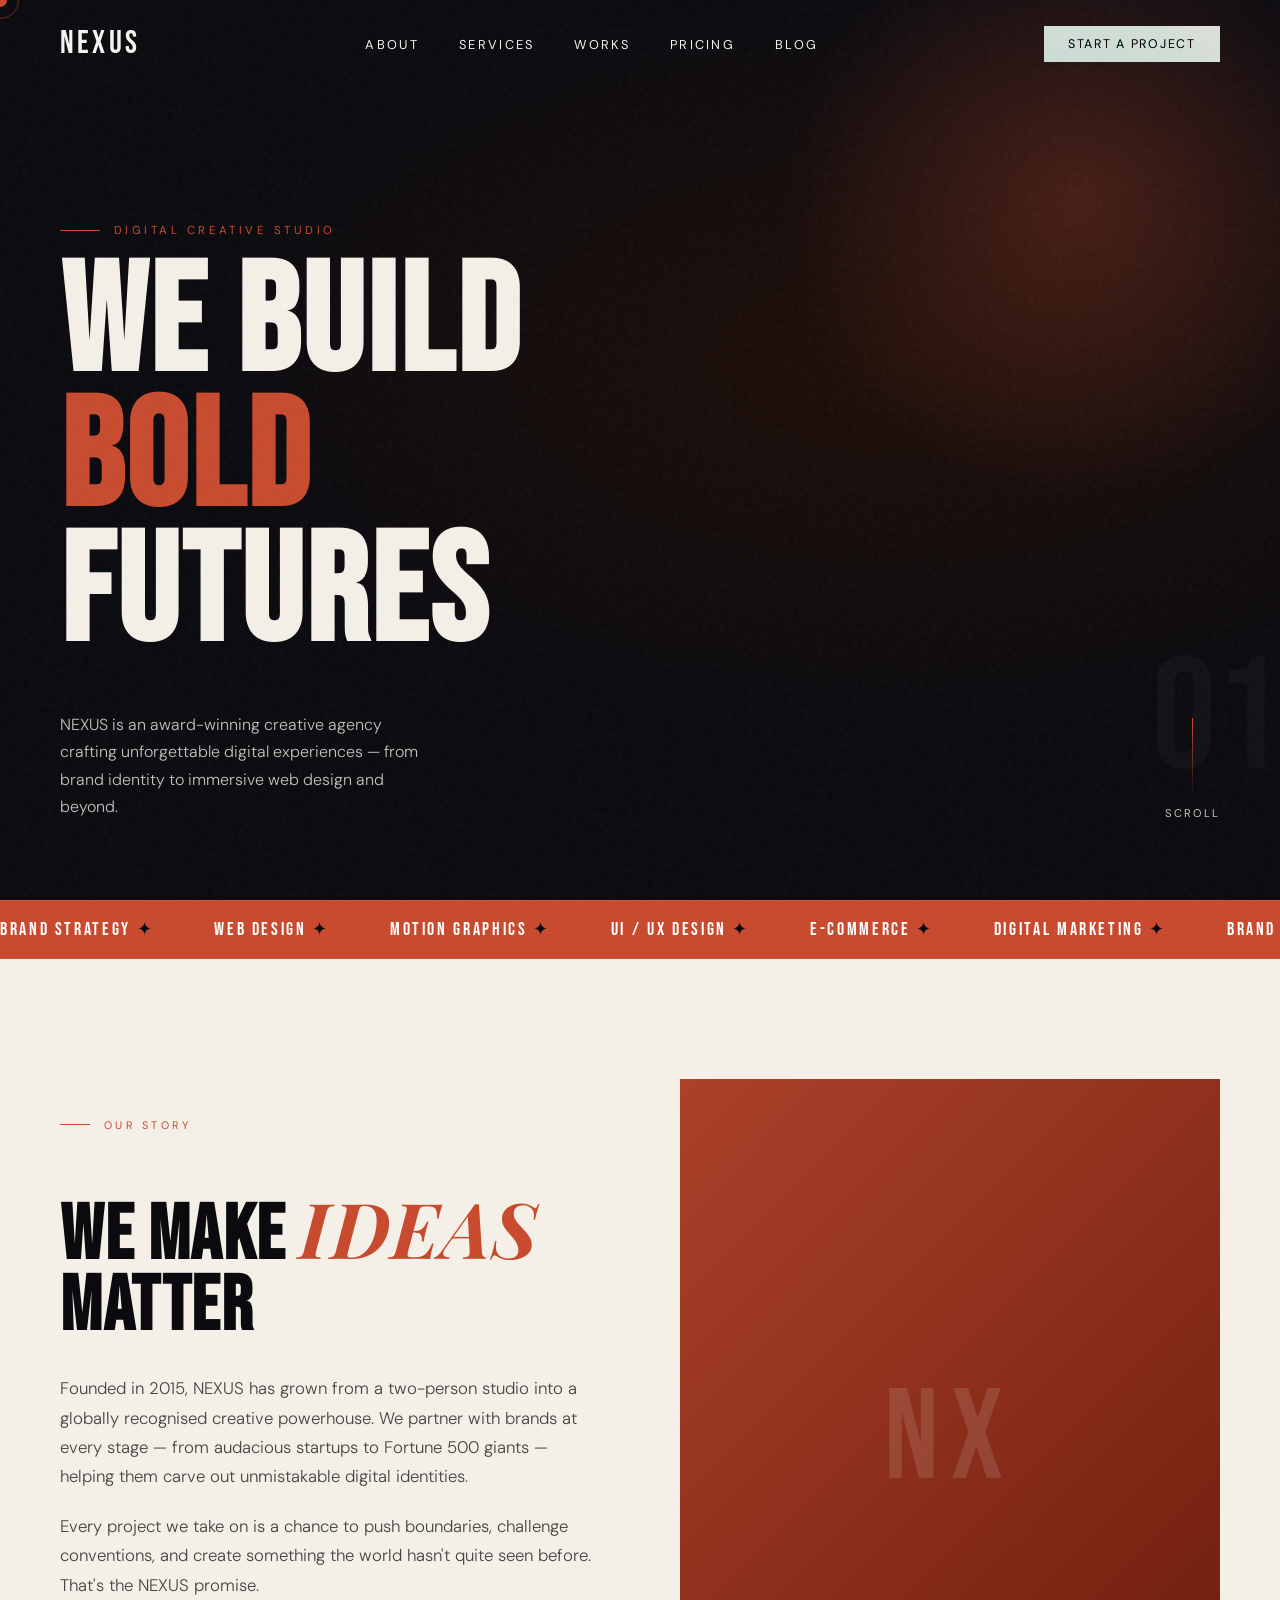
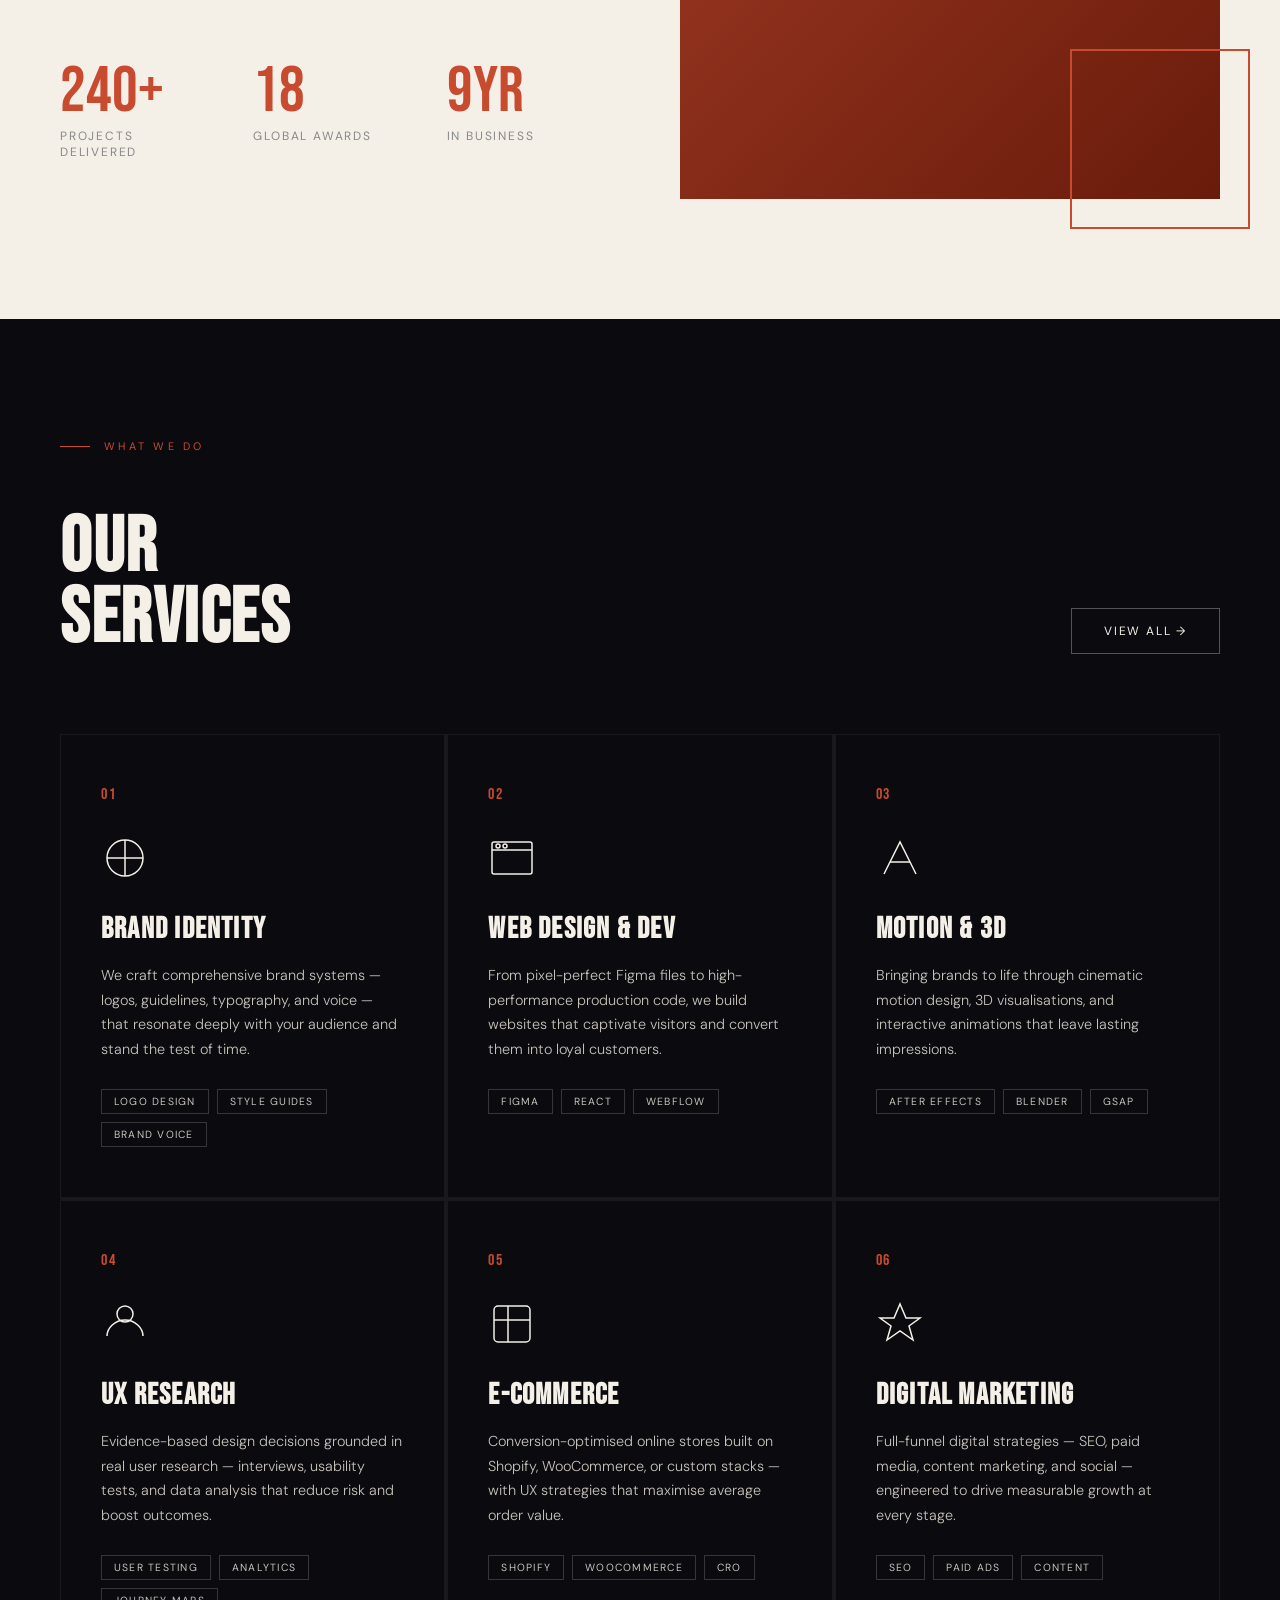
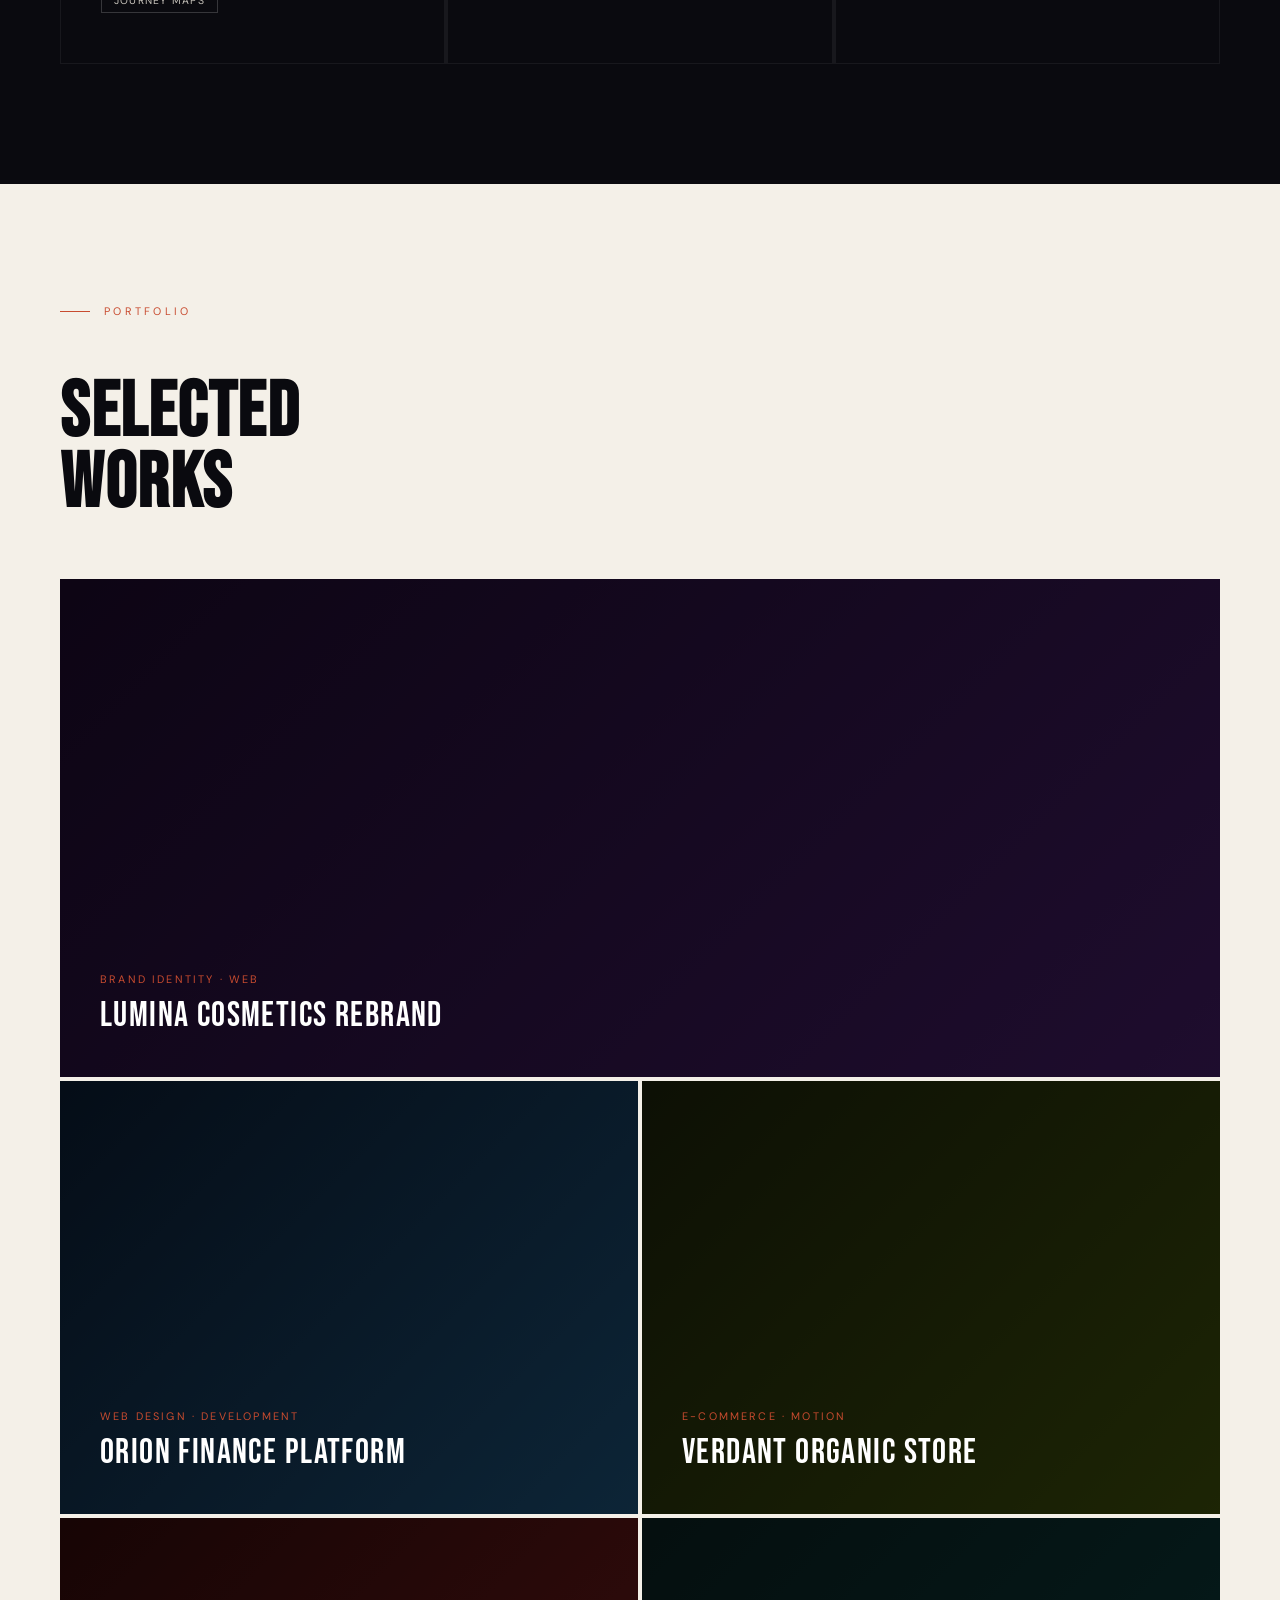
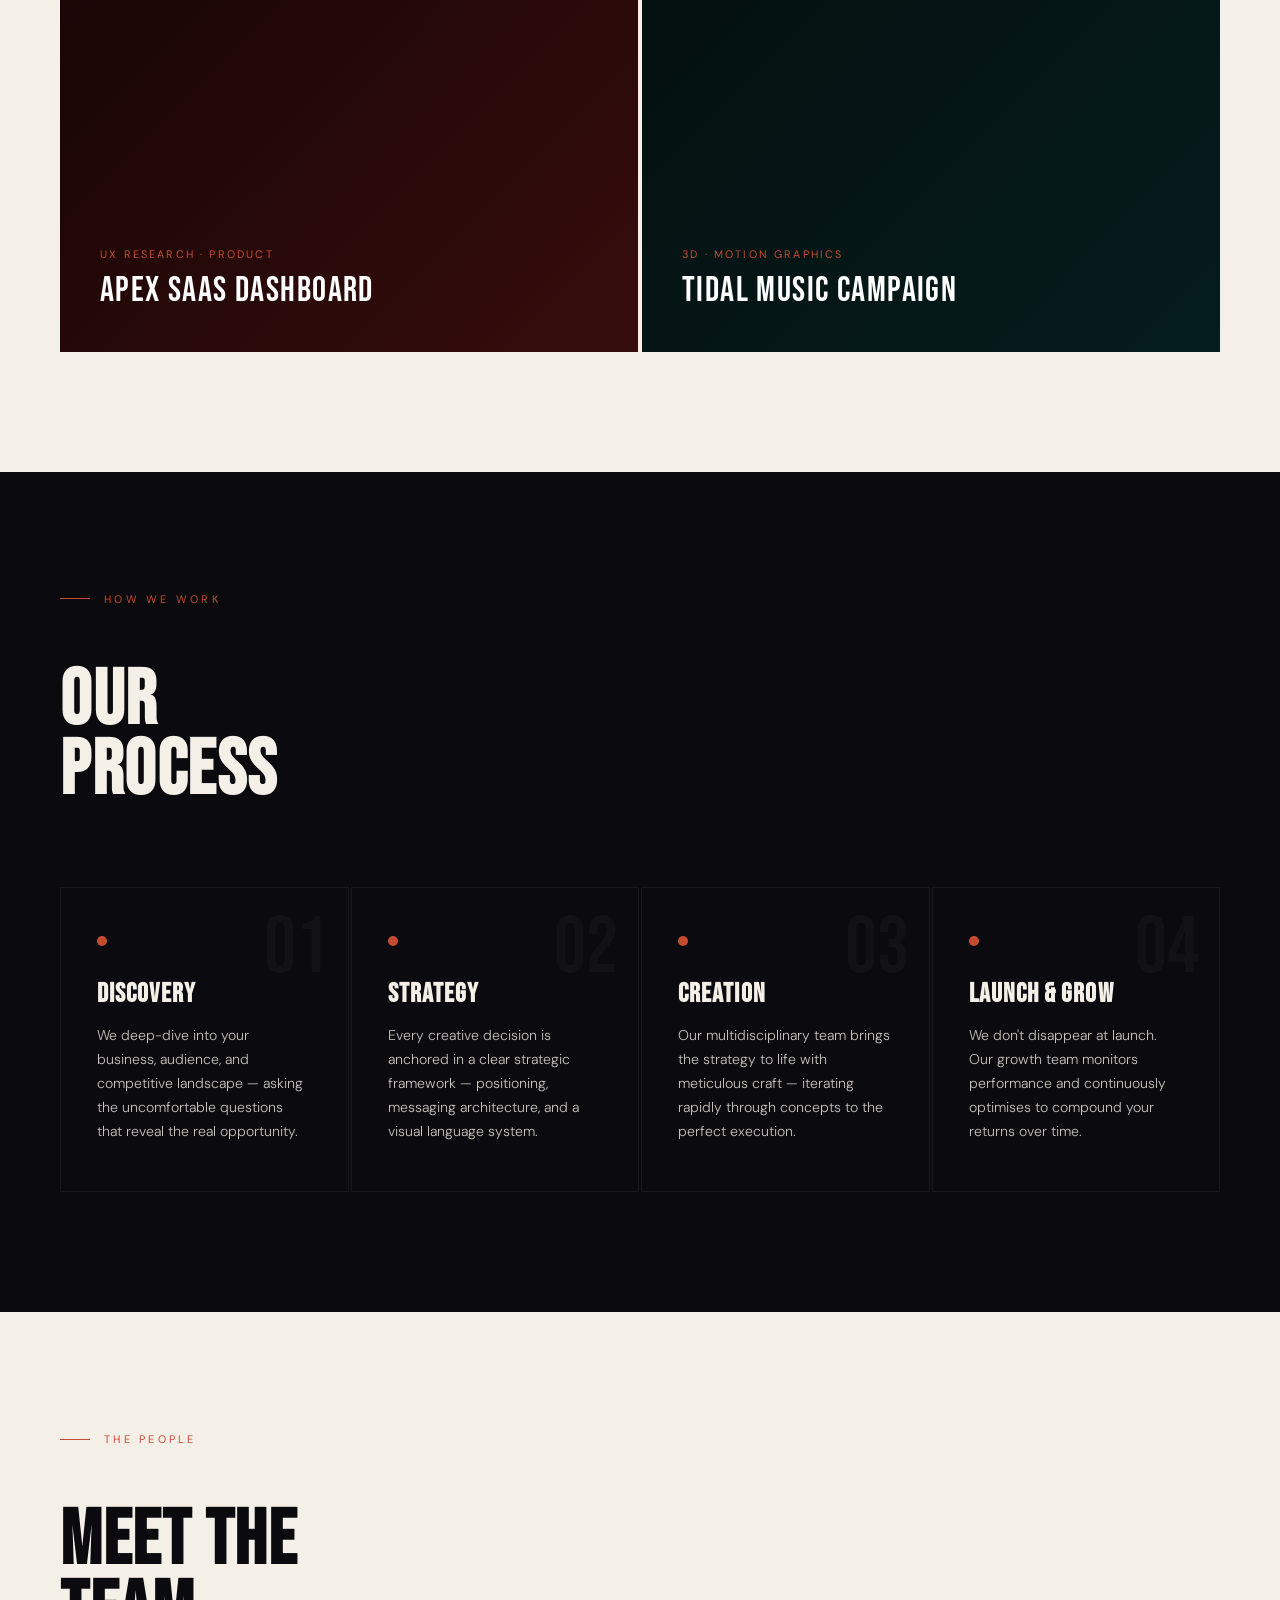
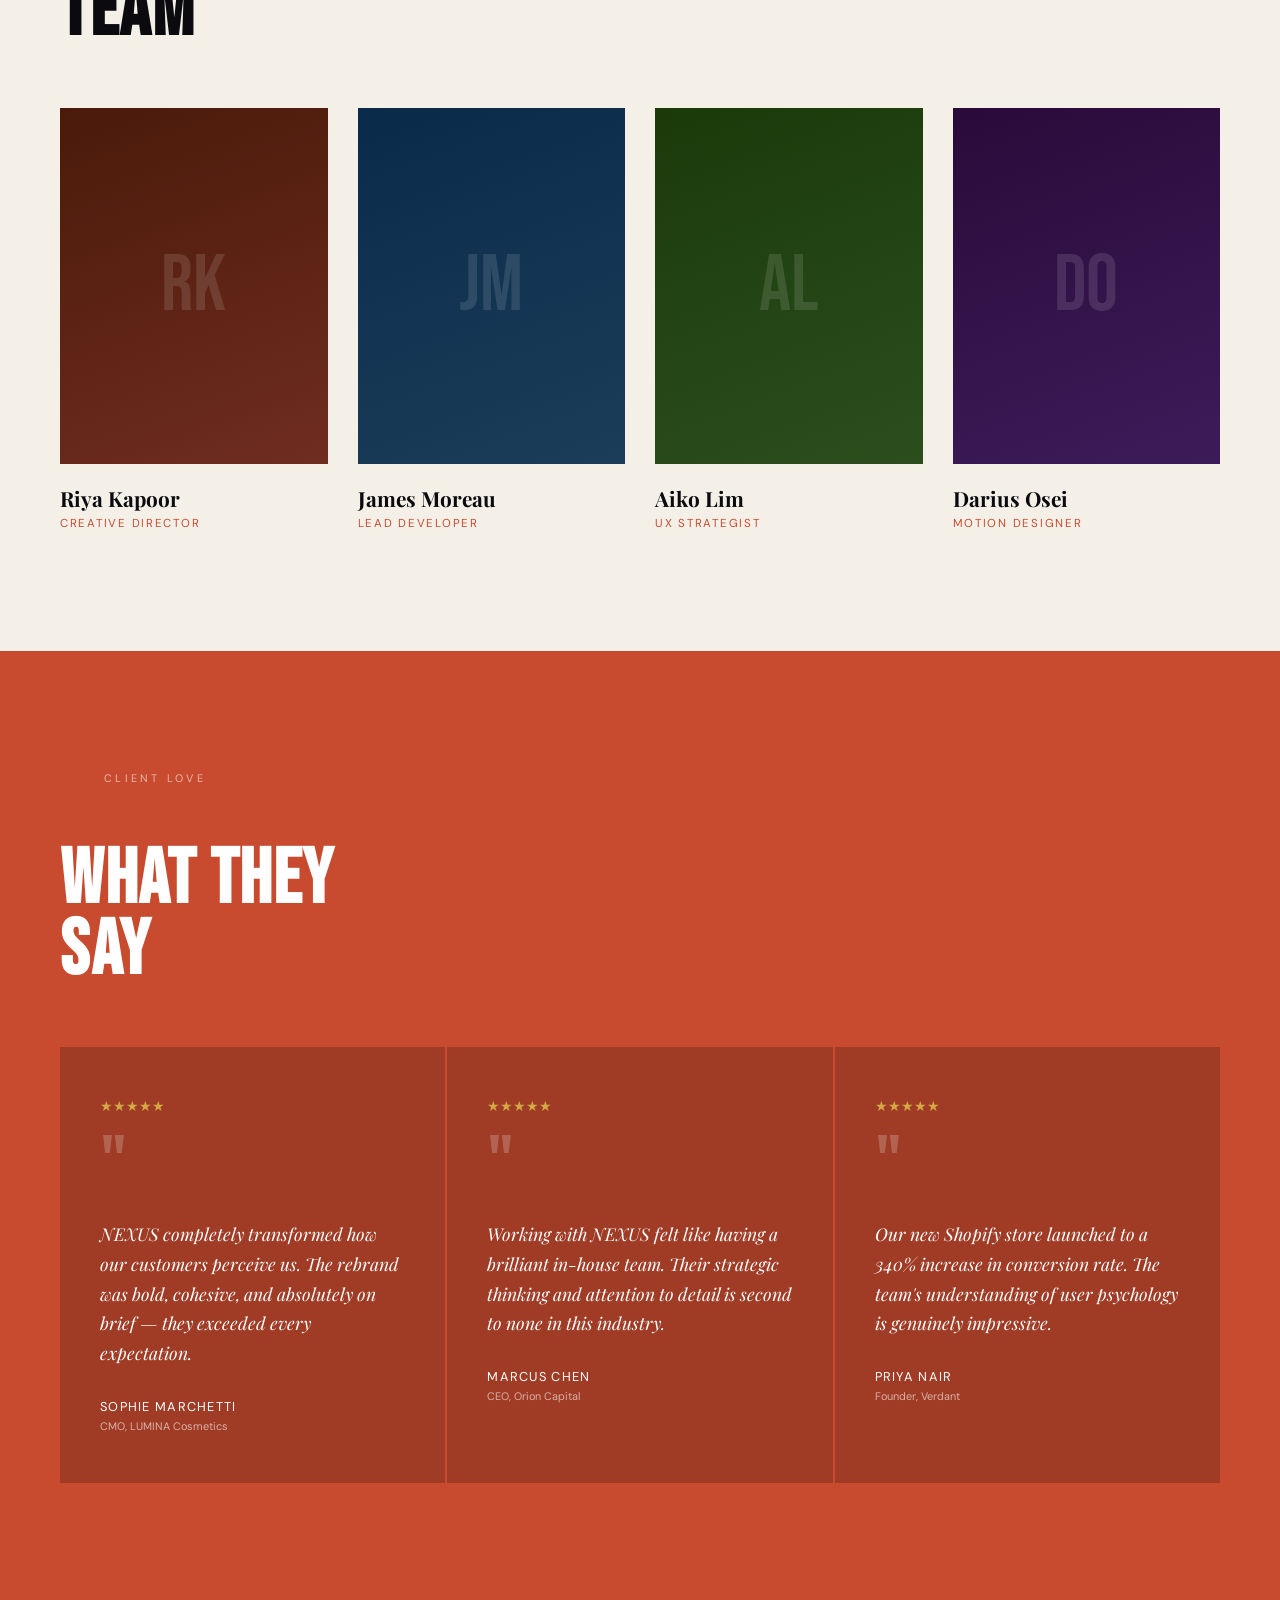
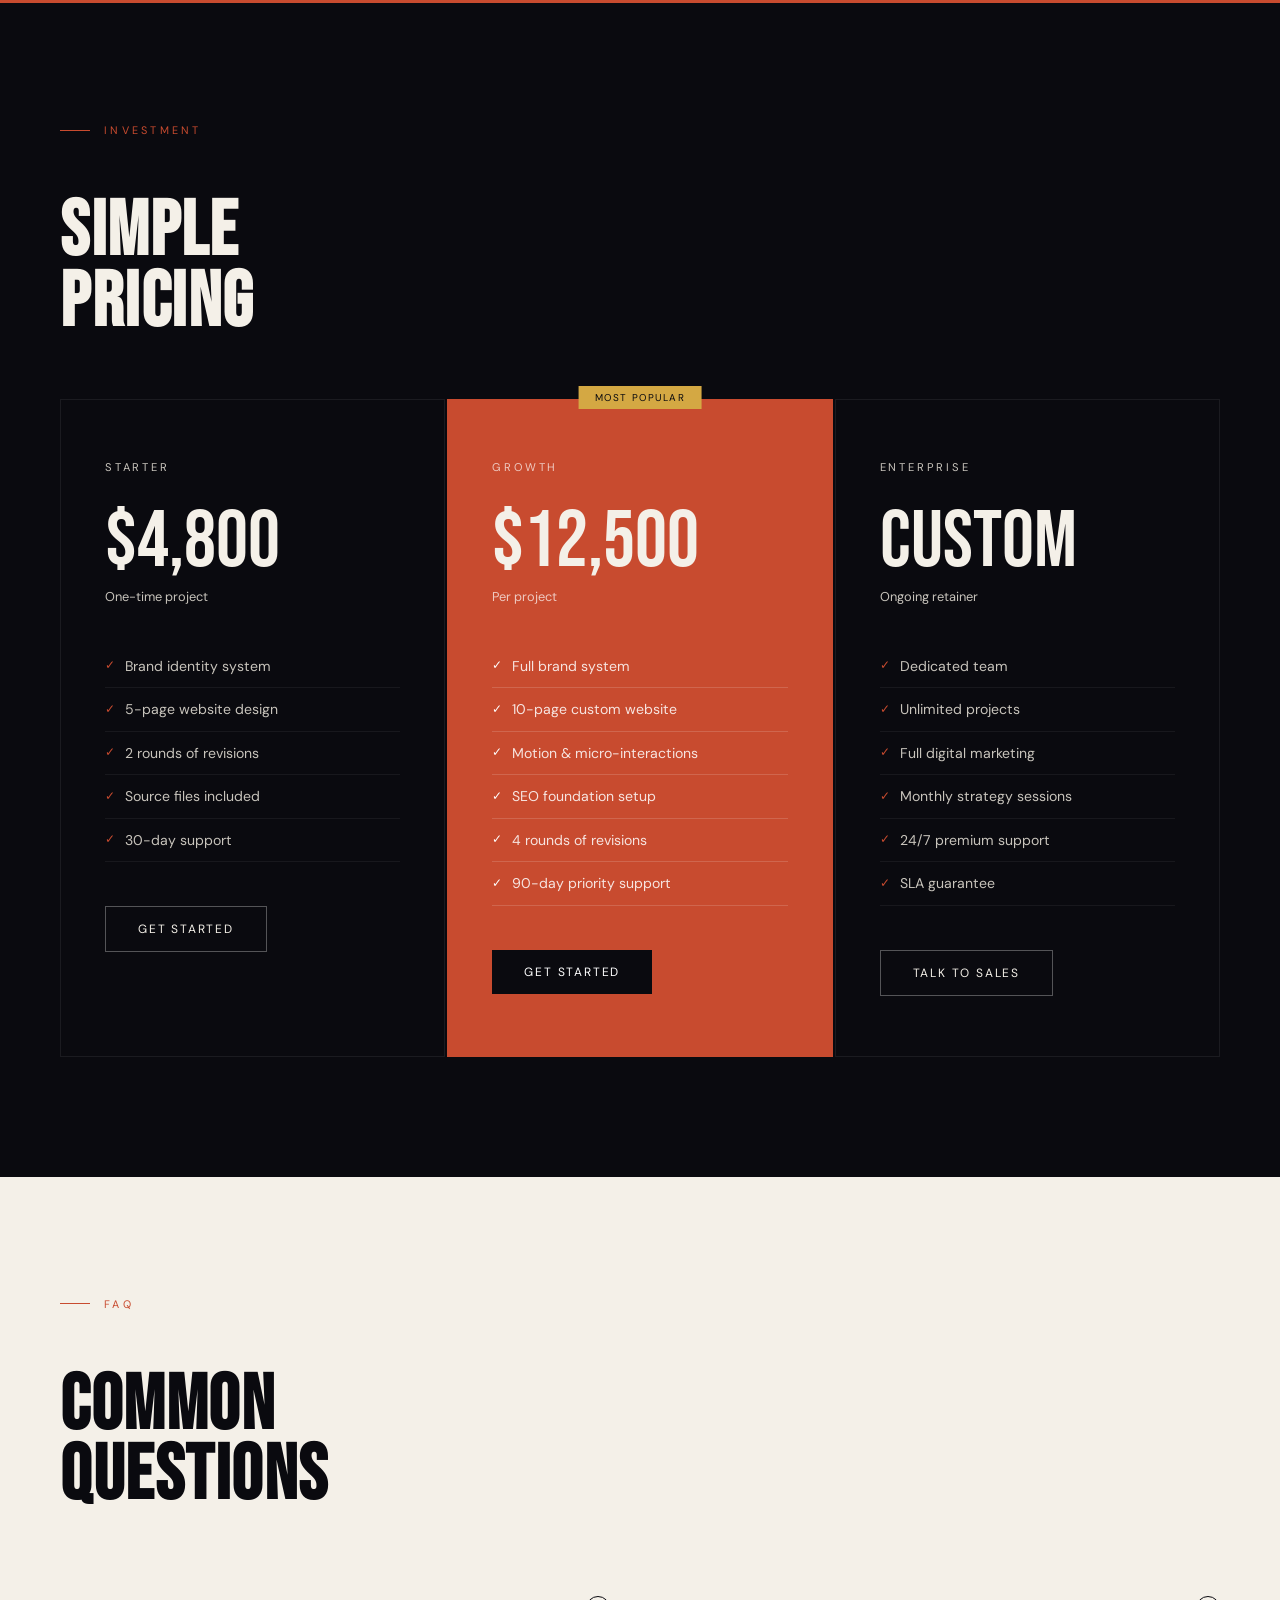
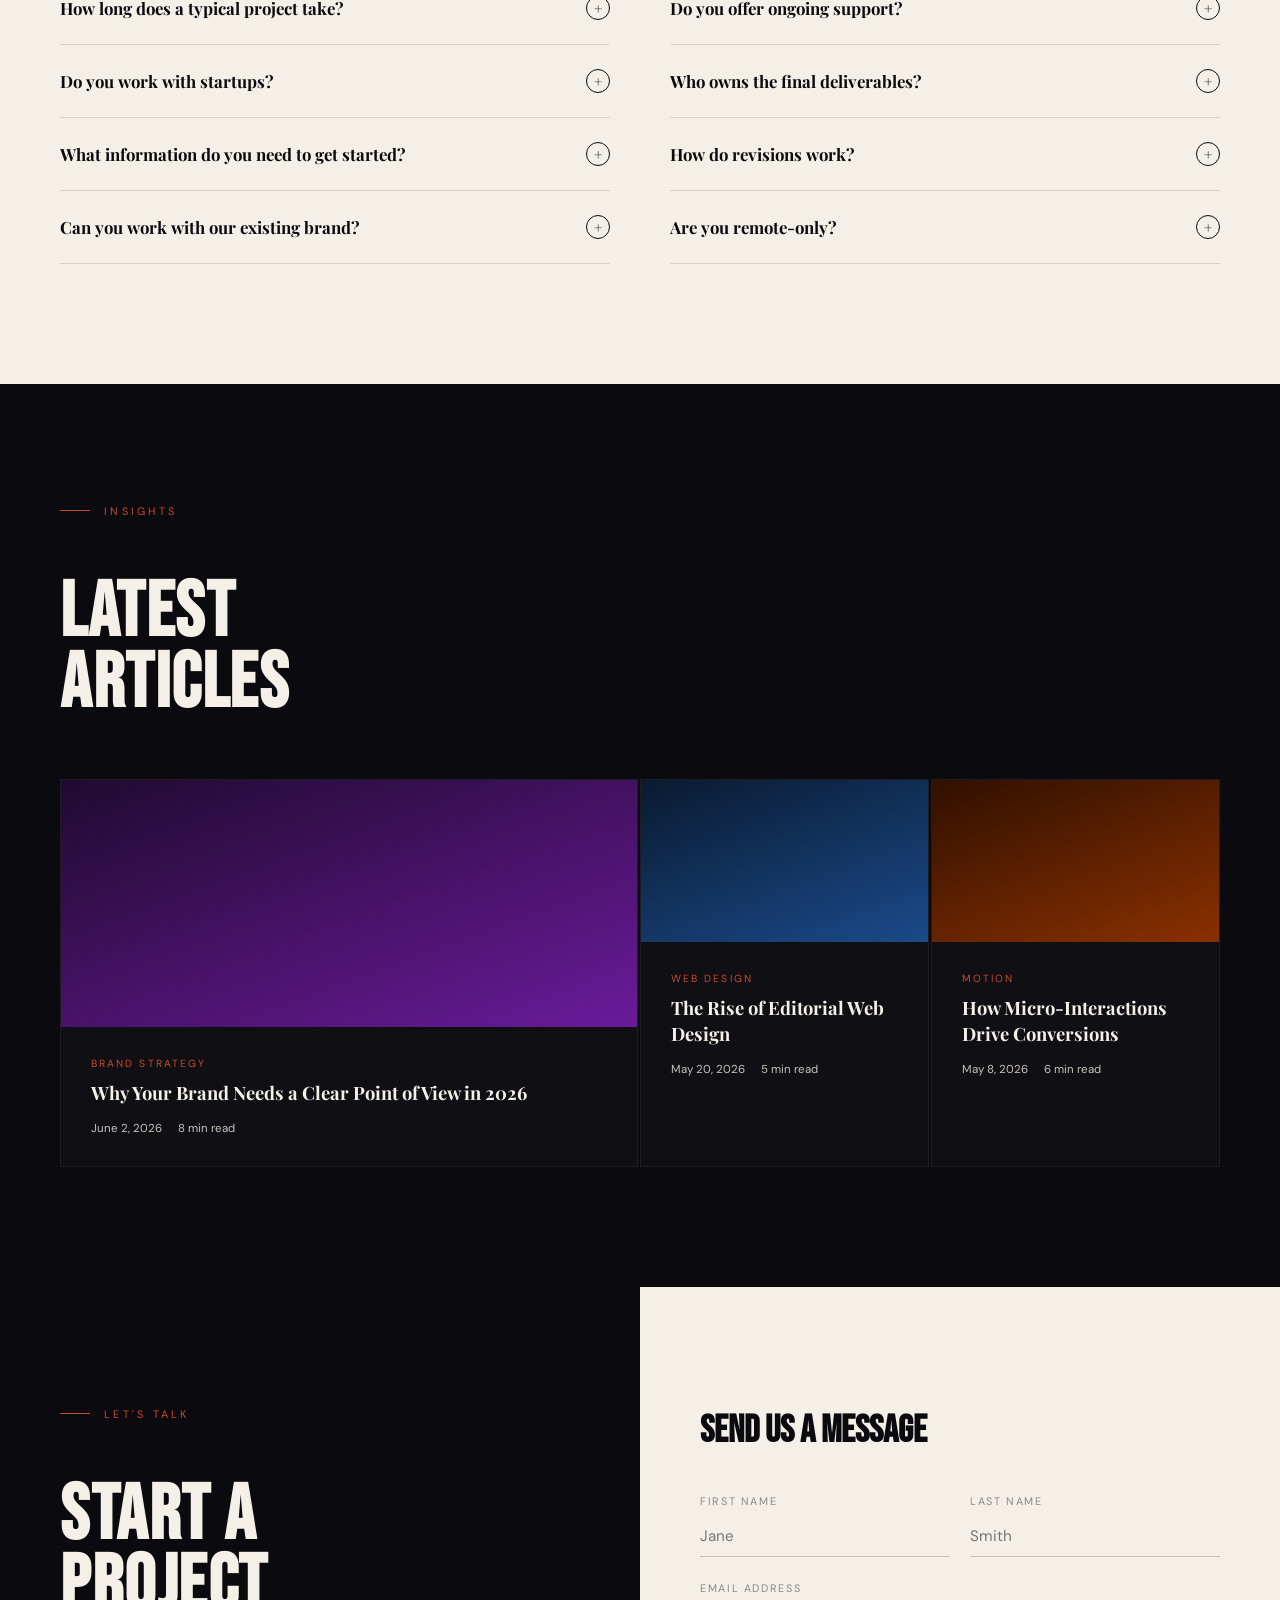
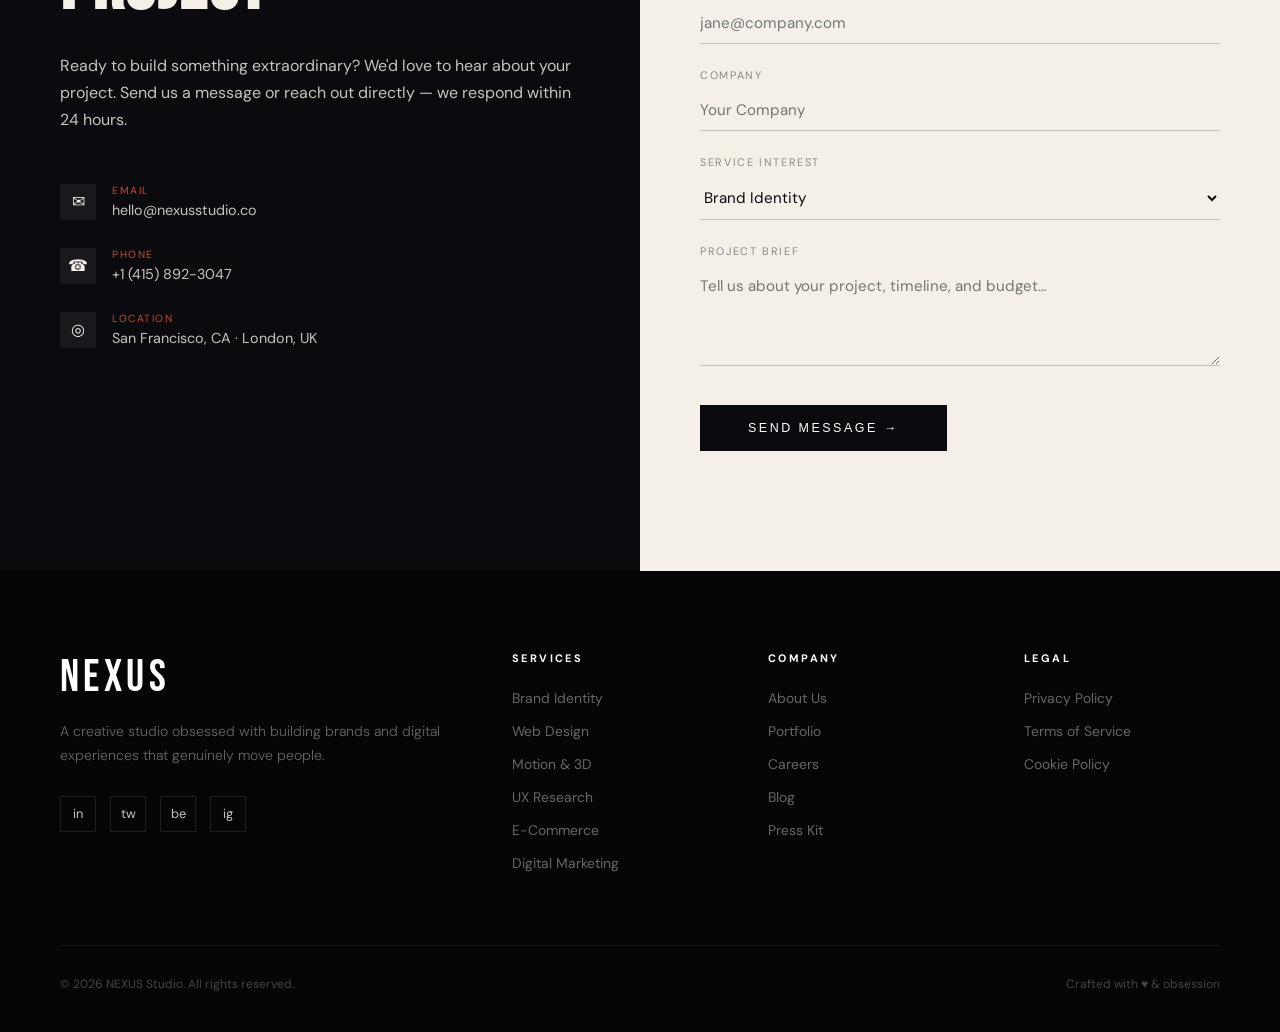
==== index.html @ f5af248b "Add files via upload" ====
<!DOCTYPE html>
<html lang="en">
<head>
  <meta charset="UTF-8" />
  <meta name="viewport" content="width=device-width, initial-scale=1.0" />
  <title>NEXUS — Creative Digital Agency</title>
  <link rel="preconnect" href="https://fonts.googleapis.com" />
  <link href="https://fonts.googleapis.com/css2?family=Bebas+Neue&family=Playfair+Display:ital,wght@0,400;0,700;1,400&family=DM+Sans:wght@300;400;500&display=swap" rel="stylesheet" />
  <style>
    /* ─── RESET & BASE ─────────────────────────────── */
    *, *::before, *::after { box-sizing: border-box; margin: 0; padding: 0; }
    :root {
      --ink:    #0a0a0f;
      --paper:  #f4f0e8;
      --rust:   #c84b2f;
      --gold:   #d4a843;
      --mist:   #c8c4bc;
      --white:  #ffffff;
      --ff-display: 'Bebas Neue', sans-serif;
      --ff-serif:   'Playfair Display', serif;
      --ff-body:    'DM Sans', sans-serif;
    }
    html { scroll-behavior: smooth; }
    body {
      font-family: var(--ff-body);
      background: var(--ink);
      color: var(--paper);
      overflow-x: hidden;
      cursor: none;
    }
    /* custom cursor */
    #cursor {
      position: fixed; top: 0; left: 0; z-index: 9999;
      width: 14px; height: 14px;
      background: var(--rust);
      border-radius: 50%;
      pointer-events: none;
      transition: transform 0.12s ease, background 0.2s;
      transform: translate(-50%, -50%);
    }
    #cursor-ring {
      position: fixed; top: 0; left: 0; z-index: 9998;
      width: 38px; height: 38px;
      border: 1px solid var(--rust);
      border-radius: 50%;
      pointer-events: none;
      transition: transform 0.28s ease;
      transform: translate(-50%, -50%);
      opacity: 0.5;
    }
    a, button { cursor: none; }

    /* ─── NOISE OVERLAY ────────────────────────────── */
    body::after {
      content: '';
      position: fixed; inset: 0; z-index: 9990;
      background-image: url("data:image/svg+xml,%3Csvg viewBox='0 0 200 200' xmlns='http://www.w3.org/2000/svg'%3E%3Cfilter id='n'%3E%3CfeTurbulence type='fractalNoise' baseFrequency='0.9' numOctaves='4' stitchTiles='stitch'/%3E%3C/filter%3E%3Crect width='100%25' height='100%25' filter='url(%23n)' opacity='1'/%3E%3C/svg%3E");
      opacity: 0.04;
      pointer-events: none;
    }

    /* ─── SCROLLBAR ────────────────────────────────── */
    ::-webkit-scrollbar { width: 4px; }
    ::-webkit-scrollbar-track { background: var(--ink); }
    ::-webkit-scrollbar-thumb { background: var(--rust); border-radius: 2px; }

    /* ─── NAV ──────────────────────────────────────── */
    nav {
      position: fixed; top: 0; left: 0; right: 0; z-index: 900;
      display: flex; align-items: center; justify-content: space-between;
      padding: 24px 60px;
      mix-blend-mode: difference;
    }
    .nav-logo {
      font-family: var(--ff-display);
      font-size: 2rem;
      letter-spacing: 0.1em;
      color: var(--white);
      text-decoration: none;
    }
    .nav-links { display: flex; gap: 40px; list-style: none; }
    .nav-links a {
      font-size: 0.8rem;
      letter-spacing: 0.18em;
      text-transform: uppercase;
      color: var(--white);
      text-decoration: none;
      position: relative;
    }
    .nav-links a::after {
      content: '';
      position: absolute; bottom: -2px; left: 0;
      width: 0; height: 1px;
      background: var(--rust);
      transition: width 0.35s ease;
    }
    .nav-links a:hover::after { width: 100%; }
    .nav-cta {
      font-size: 0.78rem;
      letter-spacing: 0.14em;
      text-transform: uppercase;
      color: var(--ink);
      background: var(--paper);
      padding: 10px 24px;
      text-decoration: none;
      transition: background 0.25s, color 0.25s;
    }
    .nav-cta:hover { background: var(--rust); color: var(--white); }

    /* ─── HERO ─────────────────────────────────────── */
    #hero {
      min-height: 100vh;
      display: flex; flex-direction: column; justify-content: flex-end;
      padding: 0 60px 80px;
      position: relative;
      overflow: hidden;
    }
    .hero-bg {
      position: absolute; inset: 0;
      background: radial-gradient(ellipse 80% 60% at 70% 40%, #1e0e08 0%, var(--ink) 70%);
    }
    .hero-bg-accent {
      position: absolute;
      width: 600px; height: 600px;
      border-radius: 50%;
      background: radial-gradient(circle, rgba(200,75,47,0.28) 0%, transparent 70%);
      top: -100px; right: -100px;
      animation: pulse-glow 6s ease-in-out infinite;
    }
    @keyframes pulse-glow {
      0%,100% { transform: scale(1); opacity: 0.7; }
      50% { transform: scale(1.12); opacity: 1; }
    }
    .hero-tag {
      font-size: 0.72rem;
      letter-spacing: 0.3em;
      text-transform: uppercase;
      color: var(--rust);
      margin-bottom: 20px;
      position: relative;
      display: flex; align-items: center; gap: 14px;
    }
    .hero-tag::before { content: ''; width: 40px; height: 1px; background: var(--rust); }
    .hero-headline {
      font-family: var(--ff-display);
      font-size: clamp(5rem, 12vw, 14rem);
      line-height: 0.88;
      letter-spacing: 0.02em;
      position: relative;
    }
    .hero-headline span { color: var(--rust); }
    .hero-sub {
      display: flex; align-items: flex-end; justify-content: space-between;
      margin-top: 48px;
      position: relative;
    }
    .hero-desc {
      max-width: 380px;
      font-weight: 300;
      font-size: 1rem;
      line-height: 1.7;
      color: var(--mist);
    }
    .hero-scroll {
      display: flex; flex-direction: column; align-items: center; gap: 8px;
      font-size: 0.7rem; letter-spacing: 0.2em; text-transform: uppercase;
      color: var(--mist);
    }
    .hero-scroll-line {
      width: 1px; height: 80px;
      background: linear-gradient(to bottom, var(--rust), transparent);
      animation: scroll-line 2s ease-in-out infinite;
    }
    @keyframes scroll-line {
      0%,100% { transform: scaleY(1); opacity: 1; }
      50% { transform: scaleY(0.5); opacity: 0.4; }
    }
    .hero-counter {
      position: absolute; right: 0; bottom: 100px;
      font-family: var(--ff-display);
      font-size: 10rem;
      color: rgba(255,255,255,0.03);
      line-height: 1;
      pointer-events: none;
      select: none;
    }

    /* ─── MARQUEE ──────────────────────────────────── */
    .marquee-wrap {
      overflow: hidden;
      border-top: 1px solid rgba(255,255,255,0.08);
      border-bottom: 1px solid rgba(255,255,255,0.08);
      padding: 18px 0;
      background: var(--rust);
    }
    .marquee-track {
      display: flex; gap: 60px;
      white-space: nowrap;
      animation: marquee 22s linear infinite;
    }
    @keyframes marquee {
      from { transform: translateX(0); }
      to { transform: translateX(-50%); }
    }
    .marquee-item {
      font-family: var(--ff-display);
      font-size: 1.1rem;
      letter-spacing: 0.15em;
      color: var(--white);
    }
    .marquee-dot { color: var(--ink); }

    /* ─── SECTION GENERIC ──────────────────────────── */
    section { padding: 120px 60px; position: relative; }
    .section-label {
      font-size: 0.68rem;
      letter-spacing: 0.3em;
      text-transform: uppercase;
      color: var(--rust);
      display: flex; align-items: center; gap: 14px;
      margin-bottom: 60px;
    }
    .section-label::before { content: ''; width: 30px; height: 1px; background: var(--rust); }
    h2.display {
      font-family: var(--ff-display);
      font-size: clamp(3rem, 6vw, 7rem);
      line-height: 0.92;
      letter-spacing: 0.02em;
    }

    /* ─── ABOUT ────────────────────────────────────── */
    #about { background: var(--paper); color: var(--ink); }
    .about-grid {
      display: grid;
      grid-template-columns: 1fr 1fr;
      gap: 80px;
      align-items: center;
    }
    .about-left h2 { margin-bottom: 32px; }
    .about-left h2 em { font-family: var(--ff-serif); font-style: italic; color: var(--rust); }
    .about-left p {
      font-size: 1.05rem; line-height: 1.75;
      color: #444; margin-bottom: 20px; font-weight: 300;
    }
    .about-stats {
      display: grid; grid-template-columns: repeat(3,1fr);
      gap: 40px; margin-top: 60px;
    }
    .stat-num {
      font-family: var(--ff-display);
      font-size: 4rem;
      color: var(--rust);
      line-height: 1;
    }
    .stat-label {
      font-size: 0.75rem; letter-spacing: 0.15em;
      text-transform: uppercase; color: #888; margin-top: 4px;
    }
    .about-right {
      position: relative;
    }
    .about-img-box {
      width: 100%; aspect-ratio: 3/4;
      background: var(--ink);
      position: relative; overflow: hidden;
    }
    .about-img-box::before {
      content: '';
      position: absolute; inset: 0;
      background: linear-gradient(135deg, var(--rust) 0%, #7a1e0a 100%);
      opacity: 0.85;
    }
    .about-img-text {
      position: absolute; inset: 0;
      display: flex; align-items: center; justify-content: center;
      font-family: var(--ff-display);
      font-size: 8rem;
      color: rgba(255,255,255,0.12);
      letter-spacing: 0.1em;
    }
    .about-accent-box {
      position: absolute;
      bottom: -30px; right: -30px;
      width: 180px; height: 180px;
      border: 2px solid var(--rust);
    }

    /* ─── SERVICES ─────────────────────────────────── */
    #services { background: var(--ink); }
    .services-header {
      display: flex; justify-content: space-between; align-items: flex-end;
      margin-bottom: 80px;
    }
    .services-grid {
      display: grid;
      grid-template-columns: repeat(3, 1fr);
      gap: 2px;
      background: rgba(255,255,255,0.06);
    }
    .service-card {
      background: var(--ink);
      padding: 50px 40px;
      border: 1px solid rgba(255,255,255,0.06);
      transition: background 0.35s, border-color 0.35s;
      position: relative; overflow: hidden;
    }
    .service-card::before {
      content: '';
      position: absolute; bottom: 0; left: 0;
      width: 100%; height: 2px;
      background: var(--rust);
      transform: scaleX(0); transform-origin: left;
      transition: transform 0.4s ease;
    }
    .service-card:hover::before { transform: scaleX(1); }
    .service-card:hover { background: rgba(200,75,47,0.06); border-color: rgba(200,75,47,0.2); }
    .service-num {
      font-family: var(--ff-display);
      font-size: 1rem;
      color: var(--rust);
      letter-spacing: 0.1em;
      margin-bottom: 30px;
    }
    .service-icon {
      width: 48px; height: 48px;
      margin-bottom: 24px;
      stroke: var(--paper); fill: none; stroke-width: 1.5;
    }
    .service-card h3 {
      font-family: var(--ff-display);
      font-size: 1.9rem;
      letter-spacing: 0.04em;
      margin-bottom: 16px;
    }
    .service-card p {
      font-size: 0.9rem; line-height: 1.7;
      color: var(--mist); font-weight: 300;
    }
    .service-tags {
      display: flex; flex-wrap: wrap; gap: 8px;
      margin-top: 28px;
    }
    .tag {
      font-size: 0.65rem; letter-spacing: 0.12em;
      text-transform: uppercase;
      border: 1px solid rgba(255,255,255,0.18);
      padding: 5px 12px;
      color: var(--mist);
      transition: border-color 0.2s, color 0.2s;
    }
    .service-card:hover .tag { border-color: var(--rust); color: var(--paper); }

    /* ─── WORKS ────────────────────────────────────── */
    #works { background: var(--paper); color: var(--ink); }
    .works-grid {
      display: grid;
      grid-template-columns: 1fr 1fr;
      gap: 4px;
      margin-top: 60px;
    }
    .work-item {
      position: relative; overflow: hidden;
      aspect-ratio: 4/3;
      background: var(--ink);
    }
    .work-item:first-child { grid-column: span 2; aspect-ratio: 21/9; }
    .work-bg {
      position: absolute; inset: 0;
      transition: transform 0.6s ease;
    }
    .work-item:hover .work-bg { transform: scale(1.05); }
    .work-bg-1 { background: linear-gradient(135deg, #1a0a28, #3d1a5c); }
    .work-bg-2 { background: linear-gradient(135deg, #0a1a2e, #1a4a6e); }
    .work-bg-3 { background: linear-gradient(135deg, #1a200a, #3a4a0a); }
    .work-bg-4 { background: linear-gradient(135deg, #2e0a0a, #6e1a1a); }
    .work-bg-5 { background: linear-gradient(135deg, #0a1e1e, #0a3a3a); }
    .work-overlay {
      position: absolute; inset: 0;
      background: rgba(0,0,0,0.5);
      display: flex; flex-direction: column;
      justify-content: flex-end;
      padding: 40px;
      transition: background 0.35s;
    }
    .work-item:hover .work-overlay { background: rgba(200,75,47,0.35); }
    .work-cat {
      font-size: 0.68rem; letter-spacing: 0.2em;
      text-transform: uppercase;
      color: var(--rust);
      margin-bottom: 8px;
    }
    .work-title {
      font-family: var(--ff-display);
      font-size: 2.2rem;
      letter-spacing: 0.04em;
      color: var(--white);
    }
    .work-arrow {
      position: absolute; top: 30px; right: 30px;
      width: 44px; height: 44px;
      border: 1px solid rgba(255,255,255,0.3);
      border-radius: 50%;
      display: flex; align-items: center; justify-content: center;
      color: white; font-size: 1.2rem;
      opacity: 0;
      transform: translateY(6px);
      transition: opacity 0.3s, transform 0.3s;
    }
    .work-item:hover .work-arrow { opacity: 1; transform: translateY(0); }

    /* ─── PROCESS ──────────────────────────────────── */
    #process { background: var(--ink); }
    .process-grid {
      display: grid; grid-template-columns: repeat(4,1fr);
      gap: 2px; margin-top: 80px;
    }
    .process-step {
      padding: 48px 36px;
      border: 1px solid rgba(255,255,255,0.06);
      position: relative;
    }
    .process-step::after {
      content: attr(data-num);
      position: absolute; top: 20px; right: 20px;
      font-family: var(--ff-display);
      font-size: 5rem;
      color: rgba(255,255,255,0.03);
      line-height: 1;
    }
    .step-dot {
      width: 10px; height: 10px;
      background: var(--rust);
      border-radius: 50%;
      margin-bottom: 32px;
    }
    .process-step h3 {
      font-family: var(--ff-display);
      font-size: 1.7rem;
      letter-spacing: 0.04em;
      margin-bottom: 14px;
    }
    .process-step p {
      font-size: 0.88rem; line-height: 1.7;
      color: var(--mist); font-weight: 300;
    }

    /* ─── TEAM ─────────────────────────────────────── */
    #team { background: var(--paper); color: var(--ink); }
    .team-grid {
      display: grid; grid-template-columns: repeat(4,1fr);
      gap: 30px; margin-top: 60px;
    }
    .team-card { position: relative; }
    .team-photo {
      width: 100%; aspect-ratio: 3/4;
      background: var(--ink);
      position: relative; overflow: hidden;
      margin-bottom: 20px;
    }
    .team-photo-inner {
      position: absolute; inset: 0;
      display: flex; align-items: center; justify-content: center;
      font-family: var(--ff-display);
      font-size: 5rem;
      color: rgba(255,255,255,0.12);
    }
    .team-photo-grad {
      position: absolute; inset: 0;
      transition: opacity 0.35s;
    }
    .tp1 { background: linear-gradient(160deg, #4a1a0a, #c84b2f88); }
    .tp2 { background: linear-gradient(160deg, #0a2a4a, #2a6a9a88); }
    .tp3 { background: linear-gradient(160deg, #1a3a0a, #4a8a2a88); }
    .tp4 { background: linear-gradient(160deg, #2a0a3a, #6a2a9a88); }
    .team-card:hover .team-photo-grad { opacity: 0.6; }
    .team-name {
      font-family: var(--ff-serif);
      font-size: 1.3rem;
      font-weight: 700;
    }
    .team-role {
      font-size: 0.72rem; letter-spacing: 0.15em;
      text-transform: uppercase; color: var(--rust);
      margin-top: 4px;
    }

    /* ─── TESTIMONIALS ─────────────────────────────── */
    #testimonials { background: var(--rust); color: var(--white); }
    .testimonials-header { margin-bottom: 60px; }
    .testimonials-track {
      display: grid; grid-template-columns: repeat(3,1fr);
      gap: 2px;
    }
    .testi-card {
      background: rgba(0,0,0,0.2);
      padding: 50px 40px;
      position: relative;
    }
    .testi-quote {
      font-family: var(--ff-display);
      font-size: 5rem;
      color: rgba(255,255,255,0.2);
      line-height: 0.8;
      margin-bottom: 20px;
    }
    .testi-text {
      font-family: var(--ff-serif);
      font-size: 1.1rem;
      font-style: italic;
      line-height: 1.7;
      margin-bottom: 30px;
    }
    .testi-author { font-size: 0.8rem; letter-spacing: 0.1em; text-transform: uppercase; }
    .testi-company { font-size: 0.68rem; color: rgba(255,255,255,0.6); margin-top: 4px; }
    .stars { color: var(--gold); font-size: 0.9rem; margin-bottom: 20px; }

    /* ─── PRICING ──────────────────────────────────── */
    #pricing { background: var(--ink); }
    .pricing-grid {
      display: grid; grid-template-columns: repeat(3,1fr);
      gap: 2px; margin-top: 60px;
    }
    .price-card {
      padding: 60px 44px;
      border: 1px solid rgba(255,255,255,0.07);
      position: relative;
      transition: border-color 0.3s;
    }
    .price-card.featured {
      background: var(--rust);
      border-color: var(--rust);
    }
    .price-card:not(.featured):hover { border-color: rgba(200,75,47,0.5); }
    .price-tier {
      font-size: 0.7rem; letter-spacing: 0.25em;
      text-transform: uppercase; color: var(--mist);
      margin-bottom: 28px;
    }
    .price-card.featured .price-tier { color: rgba(255,255,255,0.7); }
    .price-amount {
      font-family: var(--ff-display);
      font-size: 5rem;
      line-height: 1;
      margin-bottom: 6px;
    }
    .price-period { font-size: 0.8rem; color: var(--mist); margin-bottom: 40px; }
    .price-card.featured .price-period { color: rgba(255,255,255,0.7); }
    .price-features { list-style: none; margin-bottom: 44px; }
    .price-features li {
      font-size: 0.88rem; line-height: 1.6;
      padding: 10px 0;
      border-bottom: 1px solid rgba(255,255,255,0.06);
      color: var(--mist);
      display: flex; align-items: center; gap: 10px;
    }
    .price-card.featured .price-features li { color: rgba(255,255,255,0.85); border-color: rgba(255,255,255,0.15); }
    .price-features li::before { content: '✓'; color: var(--rust); font-size: 0.75rem; flex-shrink: 0; }
    .price-card.featured .price-features li::before { color: var(--white); }
    .btn {
      display: inline-block;
      padding: 14px 32px;
      font-size: 0.75rem; letter-spacing: 0.15em;
      text-transform: uppercase;
      text-decoration: none;
      transition: all 0.25s;
    }
    .btn-outline {
      border: 1px solid rgba(255,255,255,0.3);
      color: var(--paper);
    }
    .btn-outline:hover { background: var(--rust); border-color: var(--rust); color: white; }
    .btn-solid {
      background: var(--ink);
      color: var(--white);
    }
    .btn-solid:hover { background: rgba(0,0,0,0.5); }
    .badge-popular {
      position: absolute; top: -14px; left: 50%; transform: translateX(-50%);
      background: var(--gold);
      color: var(--ink);
      font-size: 0.62rem; letter-spacing: 0.15em;
      text-transform: uppercase;
      padding: 5px 16px;
      white-space: nowrap;
    }

    /* ─── FAQ ──────────────────────────────────────── */
    #faq { background: var(--paper); color: var(--ink); }
    .faq-grid {
      display: grid; grid-template-columns: 1fr 1fr;
      gap: 60px; margin-top: 60px; align-items: start;
    }
    .faq-item {
      border-bottom: 1px solid rgba(0,0,0,0.12);
      overflow: hidden;
    }
    .faq-q {
      padding: 24px 0;
      display: flex; justify-content: space-between; align-items: center;
      font-family: var(--ff-serif); font-size: 1.05rem; font-weight: 700;
      cursor: none;
      user-select: none;
    }
    .faq-icon {
      width: 24px; height: 24px;
      border: 1px solid var(--ink);
      border-radius: 50%;
      display: flex; align-items: center; justify-content: center;
      font-size: 0.9rem; flex-shrink: 0;
      transition: transform 0.3s, background 0.3s;
    }
    .faq-item.open .faq-icon { transform: rotate(45deg); background: var(--rust); color: white; border-color: var(--rust); }
    .faq-a {
      max-height: 0;
      overflow: hidden;
      transition: max-height 0.4s ease;
      font-size: 0.9rem; line-height: 1.75; color: #555; font-weight: 300;
    }
    .faq-item.open .faq-a { max-height: 200px; }
    .faq-a-inner { padding-bottom: 24px; }

    /* ─── BLOG ─────────────────────────────────────── */
    #blog { background: var(--ink); }
    .blog-grid {
      display: grid; grid-template-columns: 2fr 1fr 1fr;
      gap: 2px; margin-top: 60px;
    }
    .blog-card {
      background: rgba(255,255,255,0.02);
      border: 1px solid rgba(255,255,255,0.06);
      overflow: hidden;
      transition: border-color 0.3s;
    }
    .blog-card:hover { border-color: rgba(200,75,47,0.4); }
    .blog-thumb {
      width: 100%; aspect-ratio: 16/9;
      position: relative; overflow: hidden;
    }
    .blog-card:first-child .blog-thumb { aspect-ratio: 21/9; }
    .blog-thumb-bg {
      position: absolute; inset: 0;
      transition: transform 0.5s ease;
    }
    .blog-card:hover .blog-thumb-bg { transform: scale(1.06); }
    .bt1 { background: linear-gradient(160deg, #200a30, #6a1a9a); }
    .bt2 { background: linear-gradient(160deg, #0a1a30, #1a4a8a); }
    .bt3 { background: linear-gradient(160deg, #301000, #8a3000); }
    .blog-body { padding: 30px; }
    .blog-cat {
      font-size: 0.65rem; letter-spacing: 0.2em;
      text-transform: uppercase; color: var(--rust);
      margin-bottom: 10px;
    }
    .blog-card h3 {
      font-family: var(--ff-serif);
      font-size: 1.15rem;
      line-height: 1.45;
      margin-bottom: 14px;
    }
    .blog-meta {
      font-size: 0.72rem; color: var(--mist);
      display: flex; gap: 16px;
    }

    /* ─── CONTACT ──────────────────────────────────── */
    #contact {
      background: var(--paper); color: var(--ink);
      display: grid; grid-template-columns: 1fr 1fr;
      gap: 0;
      padding: 0;
    }
    .contact-left {
      padding: 120px 60px;
      background: var(--ink); color: var(--paper);
    }
    .contact-left h2 { color: var(--paper); margin-bottom: 30px; }
    .contact-left p { color: var(--mist); line-height: 1.7; margin-bottom: 50px; }
    .contact-info-item {
      display: flex; align-items: flex-start; gap: 16px;
      margin-bottom: 28px;
    }
    .contact-info-icon {
      width: 36px; height: 36px;
      background: rgba(255,255,255,0.06);
      display: flex; align-items: center; justify-content: center;
      flex-shrink: 0;
    }
    .contact-info-label {
      font-size: 0.65rem; letter-spacing: 0.15em;
      text-transform: uppercase; color: var(--rust);
      margin-bottom: 4px;
    }
    .contact-info-value { font-size: 0.9rem; color: var(--mist); }
    .contact-right { padding: 120px 60px; }
    .contact-right h3 {
      font-family: var(--ff-display);
      font-size: 2.4rem;
      margin-bottom: 40px;
    }
    .form-row { display: grid; grid-template-columns: 1fr 1fr; gap: 20px; }
    .form-group { margin-bottom: 24px; }
    .form-group label {
      display: block;
      font-size: 0.68rem; letter-spacing: 0.15em;
      text-transform: uppercase; color: #888;
      margin-bottom: 8px;
    }
    .form-group input,
    .form-group select,
    .form-group textarea {
      width: 100%;
      background: transparent;
      border: none;
      border-bottom: 1px solid rgba(0,0,0,0.2);
      padding: 10px 0;
      font-family: var(--ff-body);
      font-size: 0.95rem;
      color: var(--ink);
      outline: none;
      transition: border-color 0.25s;
    }
    .form-group input:focus,
    .form-group select:focus,
    .form-group textarea:focus { border-color: var(--rust); }
    .form-group textarea { resize: vertical; min-height: 100px; }
    .btn-submit {
      background: var(--ink);
      color: var(--white);
      padding: 16px 48px;
      font-size: 0.78rem; letter-spacing: 0.2em;
      text-transform: uppercase;
      border: none;
      cursor: none;
      transition: background 0.25s;
      margin-top: 10px;
    }
    .btn-submit:hover { background: var(--rust); }

    /* ─── FOOTER ───────────────────────────────────── */
    footer {
      background: #050508;
      color: var(--mist);
      padding: 80px 60px 40px;
    }
    .footer-top {
      display: grid; grid-template-columns: 2fr 1fr 1fr 1fr;
      gap: 60px; margin-bottom: 60px;
    }
    .footer-brand-logo {
      font-family: var(--ff-display);
      font-size: 2.8rem;
      color: var(--white);
      letter-spacing: 0.1em;
      margin-bottom: 16px;
    }
    .footer-tagline {
      font-size: 0.88rem; line-height: 1.7;
      color: #666; margin-bottom: 28px; font-weight: 300;
    }
    .footer-social { display: flex; gap: 14px; }
    .social-link {
      width: 36px; height: 36px;
      border: 1px solid rgba(255,255,255,0.1);
      display: flex; align-items: center; justify-content: center;
      color: var(--mist); text-decoration: none; font-size: 0.8rem;
      transition: border-color 0.2s, color 0.2s, background 0.2s;
    }
    .social-link:hover { border-color: var(--rust); color: var(--white); background: var(--rust); }
    .footer-col h4 {
      font-size: 0.68rem; letter-spacing: 0.22em;
      text-transform: uppercase; color: var(--white);
      margin-bottom: 22px;
    }
    .footer-col ul { list-style: none; }
    .footer-col li { margin-bottom: 12px; }
    .footer-col a {
      font-size: 0.87rem; color: #666; text-decoration: none;
      transition: color 0.2s;
    }
    .footer-col a:hover { color: var(--rust); }
    .footer-bottom {
      border-top: 1px solid rgba(255,255,255,0.06);
      padding-top: 30px;
      display: flex; justify-content: space-between; align-items: center;
      font-size: 0.75rem; color: #444;
    }

    /* ─── ANIMATIONS ───────────────────────────────── */
    .reveal {
      opacity: 0;
      transform: translateY(40px);
      transition: opacity 0.8s ease, transform 0.8s ease;
    }
    .reveal.visible { opacity: 1; transform: none; }
    .reveal-delay-1 { transition-delay: 0.1s; }
    .reveal-delay-2 { transition-delay: 0.2s; }
    .reveal-delay-3 { transition-delay: 0.3s; }
    .reveal-delay-4 { transition-delay: 0.4s; }

    /* ─── RESPONSIVE ───────────────────────────────── */
    @media (max-width: 1024px) {
      section { padding: 80px 30px; }
      nav { padding: 20px 30px; }
      #hero { padding: 0 30px 60px; }
      .about-grid, .team-grid, .process-grid,
      .blog-grid, .pricing-grid, .services-grid,
      .testimonials-track { grid-template-columns: 1fr; }
      .works-grid { grid-template-columns: 1fr; }
      .work-item:first-child { grid-column: span 1; aspect-ratio: 4/3; }
      .faq-grid { grid-template-columns: 1fr; }
      #contact { grid-template-columns: 1fr; }
      .contact-left, .contact-right { padding: 60px 30px; }
      .footer-top { grid-template-columns: 1fr 1fr; }
      .nav-links { display: none; }
    }
  </style>
</head>
<body>

  <!-- Cursor -->
  <div id="cursor"></div>
  <div id="cursor-ring"></div>

  <!-- ─── NAV ─── -->
  <nav>
    <a href="#" class="nav-logo">NEXUS</a>
    <ul class="nav-links">
      <li><a href="#about">About</a></li>
      <li><a href="#services">Services</a></li>
      <li><a href="#works">Works</a></li>
      <li><a href="#pricing">Pricing</a></li>
      <li><a href="#blog">Blog</a></li>
    </ul>
    <a href="#contact" class="nav-cta">Start a Project</a>
  </nav>

  <!-- ─── HERO ─── -->
  <section id="hero">
    <div class="hero-bg"></div>
    <div class="hero-bg-accent"></div>
    <div class="hero-counter">01</div>

    <div class="hero-tag reveal">Digital Creative Studio</div>
    <h1 class="hero-headline reveal reveal-delay-1">
      WE BUILD<br><span>BOLD</span><br>FUTURES
    </h1>
    <div class="hero-sub reveal reveal-delay-2">
      <p class="hero-desc">
        NEXUS is an award-winning creative agency crafting unforgettable digital experiences — from brand identity to immersive web design and beyond.
      </p>
      <div class="hero-scroll">
        <div class="hero-scroll-line"></div>
        Scroll
      </div>
    </div>
  </section>

  <!-- ─── MARQUEE ─── -->
  <div class="marquee-wrap">
    <div class="marquee-track">
      <span class="marquee-item">Brand Strategy <span class="marquee-dot">✦</span></span>
      <span class="marquee-item">Web Design <span class="marquee-dot">✦</span></span>
      <span class="marquee-item">Motion Graphics <span class="marquee-dot">✦</span></span>
      <span class="marquee-item">UI / UX Design <span class="marquee-dot">✦</span></span>
      <span class="marquee-item">E-Commerce <span class="marquee-dot">✦</span></span>
      <span class="marquee-item">Digital Marketing <span class="marquee-dot">✦</span></span>
      <span class="marquee-item">Brand Strategy <span class="marquee-dot">✦</span></span>
      <span class="marquee-item">Web Design <span class="marquee-dot">✦</span></span>
      <span class="marquee-item">Motion Graphics <span class="marquee-dot">✦</span></span>
      <span class="marquee-item">UI / UX Design <span class="marquee-dot">✦</span></span>
      <span class="marquee-item">E-Commerce <span class="marquee-dot">✦</span></span>
      <span class="marquee-item">Digital Marketing <span class="marquee-dot">✦</span></span>
    </div>
  </div>

  <!-- ─── ABOUT ─── -->
  <section id="about">
    <div class="about-grid">
      <div class="about-left">
        <div class="section-label reveal">Our Story</div>
        <h2 class="display reveal reveal-delay-1">WE MAKE <em>IDEAS</em> MATTER</h2>
        <p class="reveal reveal-delay-2">
          Founded in 2015, NEXUS has grown from a two-person studio into a globally recognised creative powerhouse. We partner with brands at every stage — from audacious startups to Fortune 500 giants — helping them carve out unmistakable digital identities.
        </p>
        <p class="reveal reveal-delay-3">
          Every project we take on is a chance to push boundaries, challenge conventions, and create something the world hasn't quite seen before. That's the NEXUS promise.
        </p>
        <div class="about-stats">
          <div class="reveal reveal-delay-1">
            <div class="stat-num">240+</div>
            <div class="stat-label">Projects Delivered</div>
          </div>
          <div class="reveal reveal-delay-2">
            <div class="stat-num">18</div>
            <div class="stat-label">Global Awards</div>
          </div>
          <div class="reveal reveal-delay-3">
            <div class="stat-num">9yr</div>
            <div class="stat-label">In Business</div>
          </div>
        </div>
      </div>
      <div class="about-right reveal reveal-delay-2">
        <div class="about-img-box">
          <div class="about-img-text">NX</div>
        </div>
        <div class="about-accent-box"></div>
      </div>
    </div>
  </section>

  <!-- ─── SERVICES ─── -->
  <section id="services">
    <div class="services-header">
      <div>
        <div class="section-label reveal">What We Do</div>
        <h2 class="display reveal reveal-delay-1">OUR<br>SERVICES</h2>
      </div>
      <a href="#contact" class="btn btn-outline reveal reveal-delay-2">View All →</a>
    </div>
    <div class="services-grid">
      <div class="service-card reveal">
        <div class="service-num">01</div>
        <svg class="service-icon" viewBox="0 0 48 48"><circle cx="24" cy="24" r="18"/><path d="M24 6v36M6 24h36"/></svg>
        <h3>Brand Identity</h3>
        <p>We craft comprehensive brand systems — logos, guidelines, typography, and voice — that resonate deeply with your audience and stand the test of time.</p>
        <div class="service-tags">
          <span class="tag">Logo Design</span>
          <span class="tag">Style Guides</span>
          <span class="tag">Brand Voice</span>
        </div>
      </div>
      <div class="service-card reveal reveal-delay-1">
        <div class="service-num">02</div>
        <svg class="service-icon" viewBox="0 0 48 48"><rect x="4" y="8" width="40" height="32" rx="2"/><path d="M4 16h40"/><circle cx="10" cy="12" r="2"/><circle cx="17" cy="12" r="2"/></svg>
        <h3>Web Design &amp; Dev</h3>
        <p>From pixel-perfect Figma files to high-performance production code, we build websites that captivate visitors and convert them into loyal customers.</p>
        <div class="service-tags">
          <span class="tag">Figma</span>
          <span class="tag">React</span>
          <span class="tag">Webflow</span>
        </div>
      </div>
      <div class="service-card reveal reveal-delay-2">
        <div class="service-num">03</div>
        <svg class="service-icon" viewBox="0 0 48 48"><path d="M8 40L24 8l16 32"/><line x1="14" y1="28" x2="34" y2="28"/></svg>
        <h3>Motion &amp; 3D</h3>
        <p>Bringing brands to life through cinematic motion design, 3D visualisations, and interactive animations that leave lasting impressions.</p>
        <div class="service-tags">
          <span class="tag">After Effects</span>
          <span class="tag">Blender</span>
          <span class="tag">GSAP</span>
        </div>
      </div>
      <div class="service-card reveal reveal-delay-3">
        <div class="service-num">04</div>
        <svg class="service-icon" viewBox="0 0 48 48"><path d="M6 36c0-8 8-16 18-16s18 8 18 16"/><circle cx="24" cy="14" r="8"/></svg>
        <h3>UX Research</h3>
        <p>Evidence-based design decisions grounded in real user research — interviews, usability tests, and data analysis that reduce risk and boost outcomes.</p>
        <div class="service-tags">
          <span class="tag">User Testing</span>
          <span class="tag">Analytics</span>
          <span class="tag">Journey Maps</span>
        </div>
      </div>
      <div class="service-card reveal reveal-delay-1">
        <div class="service-num">05</div>
        <svg class="service-icon" viewBox="0 0 48 48"><rect x="6" y="6" width="36" height="36" rx="4"/><path d="M6 20h36M20 6v36"/></svg>
        <h3>E-Commerce</h3>
        <p>Conversion-optimised online stores built on Shopify, WooCommerce, or custom stacks — with UX strategies that maximise average order value.</p>
        <div class="service-tags">
          <span class="tag">Shopify</span>
          <span class="tag">WooCommerce</span>
          <span class="tag">CRO</span>
        </div>
      </div>
      <div class="service-card reveal reveal-delay-2">
        <div class="service-num">06</div>
        <svg class="service-icon" viewBox="0 0 48 48"><path d="M24 4l6 14h14l-11 8 4 14-13-9-13 9 4-14L4 18h14z"/></svg>
        <h3>Digital Marketing</h3>
        <p>Full-funnel digital strategies — SEO, paid media, content marketing, and social — engineered to drive measurable growth at every stage.</p>
        <div class="service-tags">
          <span class="tag">SEO</span>
          <span class="tag">Paid Ads</span>
          <span class="tag">Content</span>
        </div>
      </div>
    </div>
  </section>

  <!-- ─── WORKS ─── -->
  <section id="works">
    <div class="section-label reveal">Portfolio</div>
    <h2 class="display reveal reveal-delay-1">SELECTED<br>WORKS</h2>
    <div class="works-grid">
      <div class="work-item">
        <div class="work-bg work-bg-1"></div>
        <div class="work-overlay">
          <div class="work-cat">Brand Identity · Web</div>
          <div class="work-title">LUMINA Cosmetics Rebrand</div>
        </div>
        <div class="work-arrow">→</div>
      </div>
      <div class="work-item">
        <div class="work-bg work-bg-2"></div>
        <div class="work-overlay">
          <div class="work-cat">Web Design · Development</div>
          <div class="work-title">Orion Finance Platform</div>
        </div>
        <div class="work-arrow">→</div>
      </div>
      <div class="work-item">
        <div class="work-bg work-bg-3"></div>
        <div class="work-overlay">
          <div class="work-cat">E-Commerce · Motion</div>
          <div class="work-title">Verdant Organic Store</div>
        </div>
        <div class="work-arrow">→</div>
      </div>
      <div class="work-item">
        <div class="work-bg work-bg-4"></div>
        <div class="work-overlay">
          <div class="work-cat">UX Research · Product</div>
          <div class="work-title">Apex SaaS Dashboard</div>
        </div>
        <div class="work-arrow">→</div>
      </div>
      <div class="work-item">
        <div class="work-bg work-bg-5"></div>
        <div class="work-overlay">
          <div class="work-cat">3D · Motion Graphics</div>
          <div class="work-title">Tidal Music Campaign</div>
        </div>
        <div class="work-arrow">→</div>
      </div>
    </div>
  </section>

  <!-- ─── PROCESS ─── -->
  <section id="process">
    <div class="section-label reveal">How We Work</div>
    <h2 class="display reveal reveal-delay-1">OUR<br>PROCESS</h2>
    <div class="process-grid">
      <div class="process-step reveal" data-num="01">
        <div class="step-dot"></div>
        <h3>Discovery</h3>
        <p>We deep-dive into your business, audience, and competitive landscape — asking the uncomfortable questions that reveal the real opportunity.</p>
      </div>
      <div class="process-step reveal reveal-delay-1" data-num="02">
        <div class="step-dot"></div>
        <h3>Strategy</h3>
        <p>Every creative decision is anchored in a clear strategic framework — positioning, messaging architecture, and a visual language system.</p>
      </div>
      <div class="process-step reveal reveal-delay-2" data-num="03">
        <div class="step-dot"></div>
        <h3>Creation</h3>
        <p>Our multidisciplinary team brings the strategy to life with meticulous craft — iterating rapidly through concepts to the perfect execution.</p>
      </div>
      <div class="process-step reveal reveal-delay-3" data-num="04">
        <div class="step-dot"></div>
        <h3>Launch &amp; Grow</h3>
        <p>We don't disappear at launch. Our growth team monitors performance and continuously optimises to compound your returns over time.</p>
      </div>
    </div>
  </section>

  <!-- ─── TEAM ─── -->
  <section id="team">
    <div class="section-label reveal">The People</div>
    <h2 class="display reveal reveal-delay-1">MEET THE<br>TEAM</h2>
    <div class="team-grid">
      <div class="team-card reveal">
        <div class="team-photo">
          <div class="team-photo-grad tp1"></div>
          <div class="team-photo-inner">RK</div>
        </div>
        <div class="team-name">Riya Kapoor</div>
        <div class="team-role">Creative Director</div>
      </div>
      <div class="team-card reveal reveal-delay-1">
        <div class="team-photo">
          <div class="team-photo-grad tp2"></div>
          <div class="team-photo-inner">JM</div>
        </div>
        <div class="team-name">James Moreau</div>
        <div class="team-role">Lead Developer</div>
      </div>
      <div class="team-card reveal reveal-delay-2">
        <div class="team-photo">
          <div class="team-photo-grad tp3"></div>
          <div class="team-photo-inner">AL</div>
        </div>
        <div class="team-name">Aiko Lim</div>
        <div class="team-role">UX Strategist</div>
      </div>
      <div class="team-card reveal reveal-delay-3">
        <div class="team-photo">
          <div class="team-photo-grad tp4"></div>
          <div class="team-photo-inner">DO</div>
        </div>
        <div class="team-name">Darius Osei</div>
        <div class="team-role">Motion Designer</div>
      </div>
    </div>
  </section>

  <!-- ─── TESTIMONIALS ─── -->
  <section id="testimonials">
    <div class="testimonials-header">
      <div class="section-label reveal" style="color:rgba(255,255,255,0.6)">Client Love</div>
      <h2 class="display reveal reveal-delay-1" style="color:white">WHAT THEY<br>SAY</h2>
    </div>
    <div class="testimonials-track">
      <div class="testi-card reveal">
        <div class="stars">★★★★★</div>
        <div class="testi-quote">"</div>
        <p class="testi-text">NEXUS completely transformed how our customers perceive us. The rebrand was bold, cohesive, and absolutely on brief — they exceeded every expectation.</p>
        <div class="testi-author">Sophie Marchetti</div>
        <div class="testi-company">CMO, LUMINA Cosmetics</div>
      </div>
      <div class="testi-card reveal reveal-delay-1">
        <div class="stars">★★★★★</div>
        <div class="testi-quote">"</div>
        <p class="testi-text">Working with NEXUS felt like having a brilliant in-house team. Their strategic thinking and attention to detail is second to none in this industry.</p>
        <div class="testi-author">Marcus Chen</div>
        <div class="testi-company">CEO, Orion Capital</div>
      </div>
      <div class="testi-card reveal reveal-delay-2">
        <div class="stars">★★★★★</div>
        <div class="testi-quote">"</div>
        <p class="testi-text">Our new Shopify store launched to a 340% increase in conversion rate. The team's understanding of user psychology is genuinely impressive.</p>
        <div class="testi-author">Priya Nair</div>
        <div class="testi-company">Founder, Verdant</div>
      </div>
    </div>
  </section>

  <!-- ─── PRICING ─── -->
  <section id="pricing">
    <div class="section-label reveal">Investment</div>
    <h2 class="display reveal reveal-delay-1">SIMPLE<br>PRICING</h2>
    <div class="pricing-grid">
      <div class="price-card reveal">
        <div class="price-tier">Starter</div>
        <div class="price-amount">$4,800</div>
        <div class="price-period">One-time project</div>
        <ul class="price-features">
          <li>Brand identity system</li>
          <li>5-page website design</li>
          <li>2 rounds of revisions</li>
          <li>Source files included</li>
          <li>30-day support</li>
        </ul>
        <a href="#contact" class="btn btn-outline">Get Started</a>
      </div>
      <div class="price-card featured reveal reveal-delay-1">
        <div class="badge-popular">Most Popular</div>
        <div class="price-tier">Growth</div>
        <div class="price-amount">$12,500</div>
        <div class="price-period">Per project</div>
        <ul class="price-features">
          <li>Full brand system</li>
          <li>10-page custom website</li>
          <li>Motion &amp; micro-interactions</li>
          <li>SEO foundation setup</li>
          <li>4 rounds of revisions</li>
          <li>90-day priority support</li>
        </ul>
        <a href="#contact" class="btn btn-solid">Get Started</a>
      </div>
      <div class="price-card reveal reveal-delay-2">
        <div class="price-tier">Enterprise</div>
        <div class="price-amount">Custom</div>
        <div class="price-period">Ongoing retainer</div>
        <ul class="price-features">
          <li>Dedicated team</li>
          <li>Unlimited projects</li>
          <li>Full digital marketing</li>
          <li>Monthly strategy sessions</li>
          <li>24/7 premium support</li>
          <li>SLA guarantee</li>
        </ul>
        <a href="#contact" class="btn btn-outline">Talk to Sales</a>
      </div>
    </div>
  </section>

  <!-- ─── FAQ ─── -->
  <section id="faq">
    <div class="section-label reveal">FAQ</div>
    <h2 class="display reveal reveal-delay-1">COMMON<br>QUESTIONS</h2>
    <div class="faq-grid">
      <div>
        <div class="faq-item reveal">
          <div class="faq-q">How long does a typical project take? <span class="faq-icon">+</span></div>
          <div class="faq-a"><div class="faq-a-inner">Most brand identity projects take 4–6 weeks. Full website builds range from 6–12 weeks depending on complexity. We'll give you a precise timeline during the discovery phase.</div></div>
        </div>
        <div class="faq-item reveal reveal-delay-1">
          <div class="faq-q">Do you work with startups? <span class="faq-icon">+</span></div>
          <div class="faq-a"><div class="faq-a-inner">Absolutely. We love working with ambitious startups and often offer flexible payment structures for early-stage companies with big visions.</div></div>
        </div>
        <div class="faq-item reveal reveal-delay-2">
          <div class="faq-q">What information do you need to get started? <span class="faq-icon">+</span></div>
          <div class="faq-a"><div class="faq-a-inner">A brief overview of your business, target audience, goals, and budget is enough to kick off a discovery call. We handle the rest from there.</div></div>
        </div>
        <div class="faq-item reveal reveal-delay-3">
          <div class="faq-q">Can you work with our existing brand? <span class="faq-icon">+</span></div>
          <div class="faq-a"><div class="faq-a-inner">Yes — we offer brand evolution services where we refine and modernise existing identities rather than starting from scratch.</div></div>
        </div>
      </div>
      <div>
        <div class="faq-item reveal">
          <div class="faq-q">Do you offer ongoing support? <span class="faq-icon">+</span></div>
          <div class="faq-a"><div class="faq-a-inner">Yes. All projects include a support period, and we offer monthly retainer packages for ongoing design, development, and marketing needs.</div></div>
        </div>
        <div class="faq-item reveal reveal-delay-1">
          <div class="faq-q">Who owns the final deliverables? <span class="faq-icon">+</span></div>
          <div class="faq-a"><div class="faq-a-inner">You do. Upon final payment, all intellectual property, source files, and assets transfer entirely to you.</div></div>
        </div>
        <div class="faq-item reveal reveal-delay-2">
          <div class="faq-q">How do revisions work? <span class="faq-icon">+</span></div>
          <div class="faq-a"><div class="faq-a-inner">Each package includes a set number of revision rounds. We present our work in structured sessions and gather consolidated feedback to keep projects on track.</div></div>
        </div>
        <div class="faq-item reveal reveal-delay-3">
          <div class="faq-q">Are you remote-only? <span class="faq-icon">+</span></div>
          <div class="faq-a"><div class="faq-a-inner">We're remote-first with team members across multiple time zones, but we can arrange in-person workshops for local clients and enterprise projects.</div></div>
        </div>
      </div>
    </div>
  </section>

  <!-- ─── BLOG ─── -->
  <section id="blog">
    <div class="section-label reveal">Insights</div>
    <h2 class="display reveal reveal-delay-1">LATEST<br>ARTICLES</h2>
    <div class="blog-grid">
      <div class="blog-card reveal">
        <div class="blog-thumb"><div class="blog-thumb-bg bt1"></div></div>
        <div class="blog-body">
          <div class="blog-cat">Brand Strategy</div>
          <h3>Why Your Brand Needs a Clear Point of View in 2026</h3>
          <div class="blog-meta"><span>June 2, 2026</span><span>8 min read</span></div>
        </div>
      </div>
      <div class="blog-card reveal reveal-delay-1">
        <div class="blog-thumb"><div class="blog-thumb-bg bt2"></div></div>
        <div class="blog-body">
          <div class="blog-cat">Web Design</div>
          <h3>The Rise of Editorial Web Design</h3>
          <div class="blog-meta"><span>May 20, 2026</span><span>5 min read</span></div>
        </div>
      </div>
      <div class="blog-card reveal reveal-delay-2">
        <div class="blog-thumb"><div class="blog-thumb-bg bt3"></div></div>
        <div class="blog-body">
          <div class="blog-cat">Motion</div>
          <h3>How Micro-Interactions Drive Conversions</h3>
          <div class="blog-meta"><span>May 8, 2026</span><span>6 min read</span></div>
        </div>
      </div>
    </div>
  </section>

  <!-- ─── CONTACT ─── -->
  <section id="contact">
    <div class="contact-left">
      <div class="section-label reveal" style="color:var(--rust)">Let's Talk</div>
      <h2 class="display reveal reveal-delay-1">START A<br>PROJECT</h2>
      <p class="reveal reveal-delay-2">
        Ready to build something extraordinary? We'd love to hear about your project. Send us a message or reach out directly — we respond within 24 hours.
      </p>
      <div class="contact-info-item reveal reveal-delay-2">
        <div class="contact-info-icon">✉</div>
        <div>
          <div class="contact-info-label">Email</div>
          <div class="contact-info-value">hello@nexusstudio.co</div>
        </div>
      </div>
      <div class="contact-info-item reveal reveal-delay-3">
        <div class="contact-info-icon">☎</div>
        <div>
          <div class="contact-info-label">Phone</div>
          <div class="contact-info-value">+1 (415) 892-3047</div>
        </div>
      </div>
      <div class="contact-info-item reveal reveal-delay-3">
        <div class="contact-info-icon">◎</div>
        <div>
          <div class="contact-info-label">Location</div>
          <div class="contact-info-value">San Francisco, CA · London, UK</div>
        </div>
      </div>
    </div>
    <div class="contact-right">
      <h3 class="reveal">Send Us a Message</h3>
      <div class="form-row">
        <div class="form-group reveal"><label>First Name</label><input type="text" placeholder="Jane" /></div>
        <div class="form-group reveal reveal-delay-1"><label>Last Name</label><input type="text" placeholder="Smith" /></div>
      </div>
      <div class="form-group reveal reveal-delay-1"><label>Email Address</label><input type="email" placeholder="jane@company.com" /></div>
      <div class="form-group reveal reveal-delay-2"><label>Company</label><input type="text" placeholder="Your Company" /></div>
      <div class="form-group reveal reveal-delay-2">
        <label>Service Interest</label>
        <select>
          <option>Brand Identity</option>
          <option>Web Design &amp; Development</option>
          <option>Motion &amp; 3D</option>
          <option>E-Commerce</option>
          <option>Digital Marketing</option>
          <option>Other</option>
        </select>
      </div>
      <div class="form-group reveal reveal-delay-3"><label>Project Brief</label><textarea placeholder="Tell us about your project, timeline, and budget…"></textarea></div>
      <button class="btn-submit reveal reveal-delay-3" onclick="alert('Thank you! We\'ll be in touch within 24 hours.')">Send Message →</button>
    </div>
  </section>

  <!-- ─── FOOTER ─── -->
  <footer>
    <div class="footer-top">
      <div>
        <div class="footer-brand-logo">NEXUS</div>
        <p class="footer-tagline">A creative studio obsessed with building brands and digital experiences that genuinely move people.</p>
        <div class="footer-social">
          <a href="#" class="social-link">in</a>
          <a href="#" class="social-link">tw</a>
          <a href="#" class="social-link">be</a>
          <a href="#" class="social-link">ig</a>
        </div>
      </div>
      <div class="footer-col">
        <h4>Services</h4>
        <ul>
          <li><a href="#">Brand Identity</a></li>
          <li><a href="#">Web Design</a></li>
          <li><a href="#">Motion &amp; 3D</a></li>
          <li><a href="#">UX Research</a></li>
          <li><a href="#">E-Commerce</a></li>
          <li><a href="#">Digital Marketing</a></li>
        </ul>
      </div>
      <div class="footer-col">
        <h4>Company</h4>
        <ul>
          <li><a href="#">About Us</a></li>
          <li><a href="#">Portfolio</a></li>
          <li><a href="#">Careers</a></li>
          <li><a href="#">Blog</a></li>
          <li><a href="#">Press Kit</a></li>
        </ul>
      </div>
      <div class="footer-col">
        <h4>Legal</h4>
        <ul>
          <li><a href="#">Privacy Policy</a></li>
          <li><a href="#">Terms of Service</a></li>
          <li><a href="#">Cookie Policy</a></li>
        </ul>
      </div>
    </div>
    <div class="footer-bottom">
      <span>© 2026 NEXUS Studio. All rights reserved.</span>
      <span>Crafted with ♥ &amp; obsession</span>
    </div>
  </footer>

  <script>
    /* ─── CURSOR ─── */
    const cursor = document.getElementById('cursor');
    const ring = document.getElementById('cursor-ring');
    document.addEventListener('mousemove', e => {
      cursor.style.left = e.clientX + 'px';
      cursor.style.top  = e.clientY + 'px';
      ring.style.left   = e.clientX + 'px';
      ring.style.top    = e.clientY + 'px';
    });
    document.querySelectorAll('a, button').forEach(el => {
      el.addEventListener('mouseenter', () => {
        cursor.style.transform = 'translate(-50%,-50%) scale(2.5)';
        ring.style.transform   = 'translate(-50%,-50%) scale(1.4)';
      });
      el.addEventListener('mouseleave', () => {
        cursor.style.transform = 'translate(-50%,-50%) scale(1)';
        ring.style.transform   = 'translate(-50%,-50%) scale(1)';
      });
    });

    /* ─── SCROLL REVEAL ─── */
    const observer = new IntersectionObserver(entries => {
      entries.forEach(e => { if (e.isIntersecting) e.target.classList.add('visible'); });
    }, { threshold: 0.12 });
    document.querySelectorAll('.reveal').forEach(el => observer.observe(el));

    /* ─── FAQ ─── */
    document.querySelectorAll('.faq-q').forEach(q => {
      q.addEventListener('click', () => {
        const item = q.parentElement;
        item.classList.toggle('open');
      });
    });

    /* ─── NAV SCROLL BLEND ─── */
    const nav = document.querySelector('nav');
    window.addEventListener('scroll', () => {
      nav.style.mixBlendMode = window.scrollY > 80 ? 'normal' : 'difference';
    });
  </script>
</body>
</html>
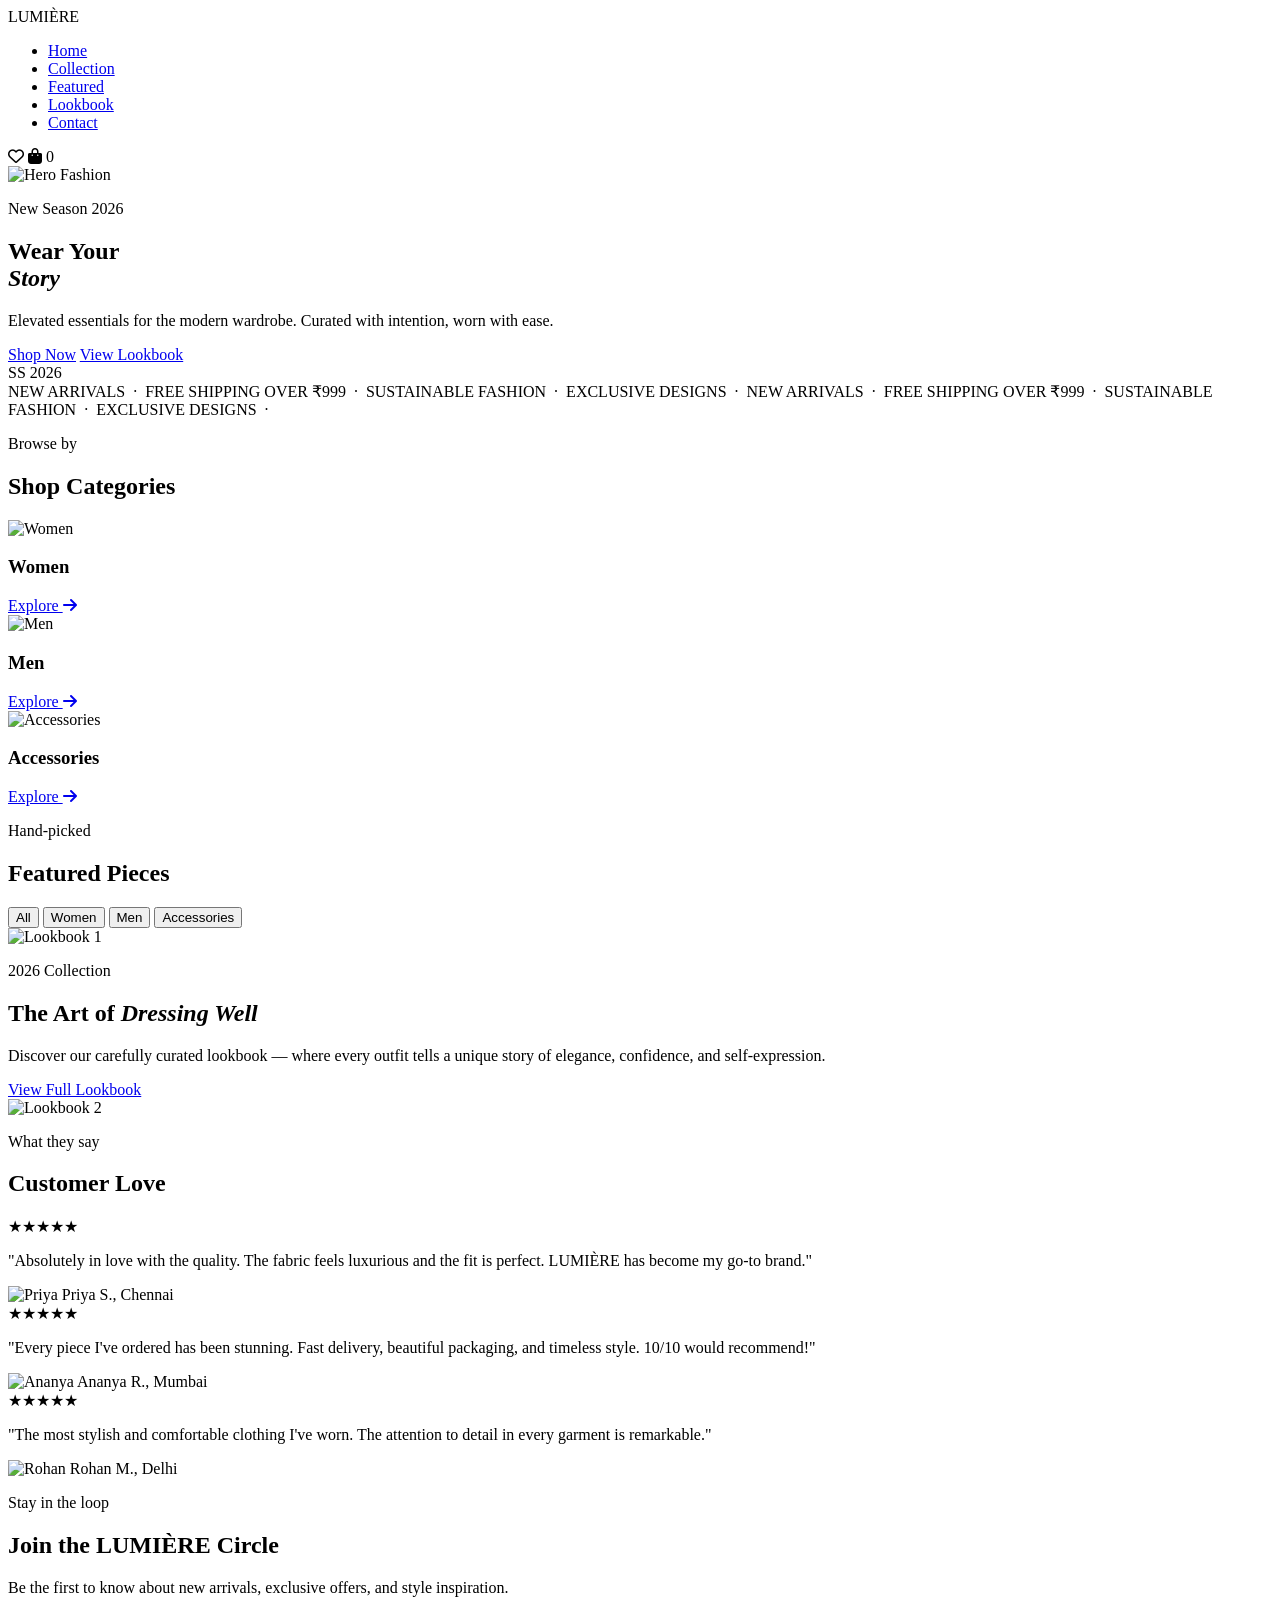
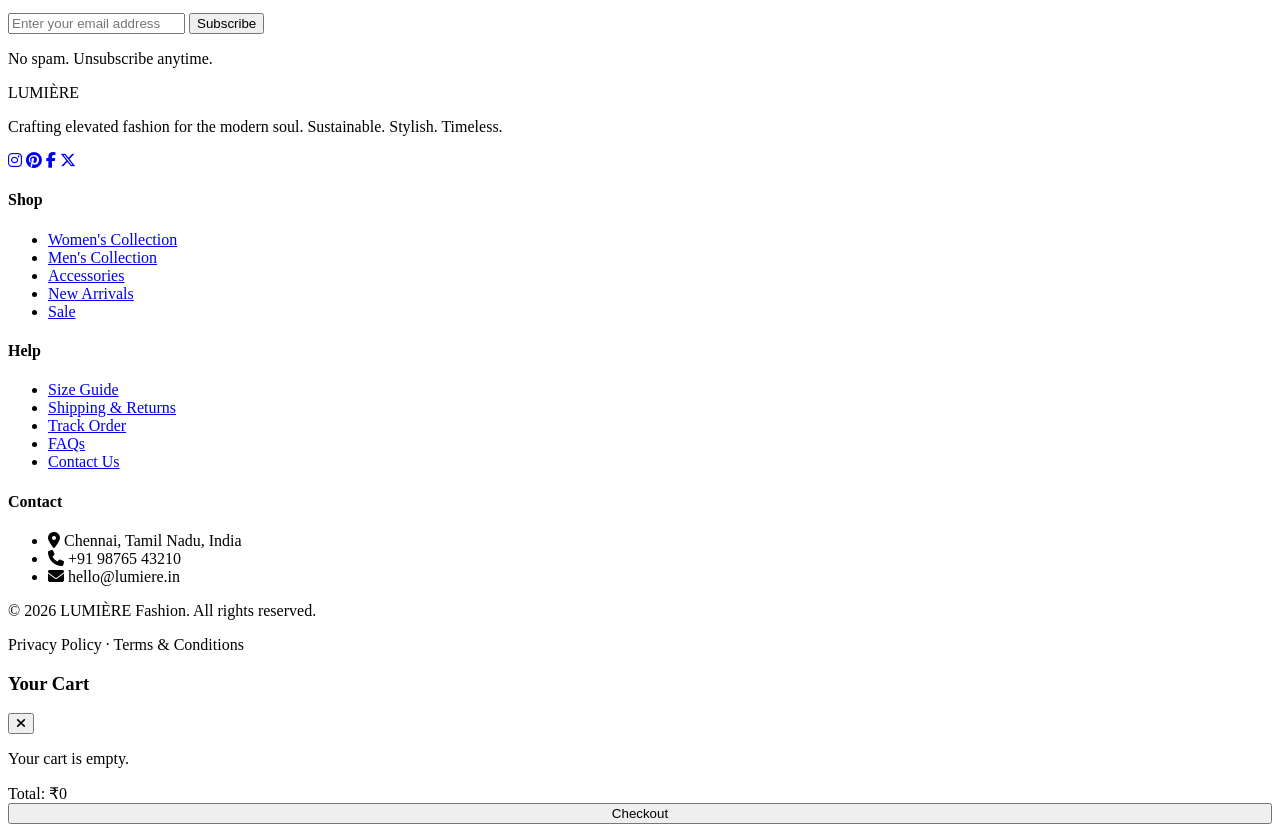
==== commit 99a32132: "Add files via upload" ====
--- a/index.html
+++ b/index.html
@@ -3,1407 +3,242 @@
 <head>
   <meta charset="UTF-8" />
   <meta name="viewport" content="width=device-width, initial-scale=1.0" />
-  <title>NEXUS — Creative Digital Agency</title>
-  <link rel="preconnect" href="https://fonts.googleapis.com" />
-  <link href="https://fonts.googleapis.com/css2?family=Bebas+Neue&family=Playfair+Display:ital,wght@0,400;0,700;1,400&family=DM+Sans:wght@300;400;500&display=swap" rel="stylesheet" />
-  <style>
-    /* ─── RESET & BASE ─────────────────────────────── */
-    *, *::before, *::after { box-sizing: border-box; margin: 0; padding: 0; }
-    :root {
-      --ink:    #0a0a0f;
-      --paper:  #f4f0e8;
-      --rust:   #c84b2f;
-      --gold:   #d4a843;
-      --mist:   #c8c4bc;
-      --white:  #ffffff;
-      --ff-display: 'Bebas Neue', sans-serif;
-      --ff-serif:   'Playfair Display', serif;
-      --ff-body:    'DM Sans', sans-serif;
-    }
-    html { scroll-behavior: smooth; }
-    body {
-      font-family: var(--ff-body);
-      background: var(--ink);
-      color: var(--paper);
-      overflow-x: hidden;
-      cursor: none;
-    }
-    /* custom cursor */
-    #cursor {
-      position: fixed; top: 0; left: 0; z-index: 9999;
-      width: 14px; height: 14px;
-      background: var(--rust);
-      border-radius: 50%;
-      pointer-events: none;
-      transition: transform 0.12s ease, background 0.2s;
-      transform: translate(-50%, -50%);
-    }
-    #cursor-ring {
-      position: fixed; top: 0; left: 0; z-index: 9998;
-      width: 38px; height: 38px;
-      border: 1px solid var(--rust);
-      border-radius: 50%;
-      pointer-events: none;
-      transition: transform 0.28s ease;
-      transform: translate(-50%, -50%);
-      opacity: 0.5;
-    }
-    a, button { cursor: none; }
-
-    /* ─── NOISE OVERLAY ────────────────────────────── */
-    body::after {
-      content: '';
-      position: fixed; inset: 0; z-index: 9990;
-      background-image: url("data:image/svg+xml,%3Csvg viewBox='0 0 200 200' xmlns='http://www.w3.org/2000/svg'%3E%3Cfilter id='n'%3E%3CfeTurbulence type='fractalNoise' baseFrequency='0.9' numOctaves='4' stitchTiles='stitch'/%3E%3C/filter%3E%3Crect width='100%25' height='100%25' filter='url(%23n)' opacity='1'/%3E%3C/svg%3E");
-      opacity: 0.04;
-      pointer-events: none;
-    }
-
-    /* ─── SCROLLBAR ────────────────────────────────── */
-    ::-webkit-scrollbar { width: 4px; }
-    ::-webkit-scrollbar-track { background: var(--ink); }
-    ::-webkit-scrollbar-thumb { background: var(--rust); border-radius: 2px; }
-
-    /* ─── NAV ──────────────────────────────────────── */
-    nav {
-      position: fixed; top: 0; left: 0; right: 0; z-index: 900;
-      display: flex; align-items: center; justify-content: space-between;
-      padding: 24px 60px;
-      mix-blend-mode: difference;
-    }
-    .nav-logo {
-      font-family: var(--ff-display);
-      font-size: 2rem;
-      letter-spacing: 0.1em;
-      color: var(--white);
-      text-decoration: none;
-    }
-    .nav-links { display: flex; gap: 40px; list-style: none; }
-    .nav-links a {
-      font-size: 0.8rem;
-      letter-spacing: 0.18em;
-      text-transform: uppercase;
-      color: var(--white);
-      text-decoration: none;
-      position: relative;
-    }
-    .nav-links a::after {
-      content: '';
-      position: absolute; bottom: -2px; left: 0;
-      width: 0; height: 1px;
-      background: var(--rust);
-      transition: width 0.35s ease;
-    }
-    .nav-links a:hover::after { width: 100%; }
-    .nav-cta {
-      font-size: 0.78rem;
-      letter-spacing: 0.14em;
-      text-transform: uppercase;
-      color: var(--ink);
-      background: var(--paper);
-      padding: 10px 24px;
-      text-decoration: none;
-      transition: background 0.25s, color 0.25s;
-    }
-    .nav-cta:hover { background: var(--rust); color: var(--white); }
-
-    /* ─── HERO ─────────────────────────────────────── */
-    #hero {
-      min-height: 100vh;
-      display: flex; flex-direction: column; justify-content: flex-end;
-      padding: 0 60px 80px;
-      position: relative;
-      overflow: hidden;
-    }
-    .hero-bg {
-      position: absolute; inset: 0;
-      background: radial-gradient(ellipse 80% 60% at 70% 40%, #1e0e08 0%, var(--ink) 70%);
-    }
-    .hero-bg-accent {
-      position: absolute;
-      width: 600px; height: 600px;
-      border-radius: 50%;
-      background: radial-gradient(circle, rgba(200,75,47,0.28) 0%, transparent 70%);
-      top: -100px; right: -100px;
-      animation: pulse-glow 6s ease-in-out infinite;
-    }
-    @keyframes pulse-glow {
-      0%,100% { transform: scale(1); opacity: 0.7; }
-      50% { transform: scale(1.12); opacity: 1; }
-    }
-    .hero-tag {
-      font-size: 0.72rem;
-      letter-spacing: 0.3em;
-      text-transform: uppercase;
-      color: var(--rust);
-      margin-bottom: 20px;
-      position: relative;
-      display: flex; align-items: center; gap: 14px;
-    }
-    .hero-tag::before { content: ''; width: 40px; height: 1px; background: var(--rust); }
-    .hero-headline {
-      font-family: var(--ff-display);
-      font-size: clamp(5rem, 12vw, 14rem);
-      line-height: 0.88;
-      letter-spacing: 0.02em;
-      position: relative;
-    }
-    .hero-headline span { color: var(--rust); }
-    .hero-sub {
-      display: flex; align-items: flex-end; justify-content: space-between;
-      margin-top: 48px;
-      position: relative;
-    }
-    .hero-desc {
-      max-width: 380px;
-      font-weight: 300;
-      font-size: 1rem;
-      line-height: 1.7;
-      color: var(--mist);
-    }
-    .hero-scroll {
-      display: flex; flex-direction: column; align-items: center; gap: 8px;
-      font-size: 0.7rem; letter-spacing: 0.2em; text-transform: uppercase;
-      color: var(--mist);
-    }
-    .hero-scroll-line {
-      width: 1px; height: 80px;
-      background: linear-gradient(to bottom, var(--rust), transparent);
-      animation: scroll-line 2s ease-in-out infinite;
-    }
-    @keyframes scroll-line {
-      0%,100% { transform: scaleY(1); opacity: 1; }
-      50% { transform: scaleY(0.5); opacity: 0.4; }
-    }
-    .hero-counter {
-      position: absolute; right: 0; bottom: 100px;
-      font-family: var(--ff-display);
-      font-size: 10rem;
-      color: rgba(255,255,255,0.03);
-      line-height: 1;
-      pointer-events: none;
-      select: none;
-    }
-
-    /* ─── MARQUEE ──────────────────────────────────── */
-    .marquee-wrap {
-      overflow: hidden;
-      border-top: 1px solid rgba(255,255,255,0.08);
-      border-bottom: 1px solid rgba(255,255,255,0.08);
-      padding: 18px 0;
-      background: var(--rust);
-    }
-    .marquee-track {
-      display: flex; gap: 60px;
-      white-space: nowrap;
-      animation: marquee 22s linear infinite;
-    }
-    @keyframes marquee {
-      from { transform: translateX(0); }
-      to { transform: translateX(-50%); }
-    }
-    .marquee-item {
-      font-family: var(--ff-display);
-      font-size: 1.1rem;
-      letter-spacing: 0.15em;
-      color: var(--white);
-    }
-    .marquee-dot { color: var(--ink); }
-
-    /* ─── SECTION GENERIC ──────────────────────────── */
-    section { padding: 120px 60px; position: relative; }
-    .section-label {
-      font-size: 0.68rem;
-      letter-spacing: 0.3em;
-      text-transform: uppercase;
-      color: var(--rust);
-      display: flex; align-items: center; gap: 14px;
-      margin-bottom: 60px;
-    }
-    .section-label::before { content: ''; width: 30px; height: 1px; background: var(--rust); }
-    h2.display {
-      font-family: var(--ff-display);
-      font-size: clamp(3rem, 6vw, 7rem);
-      line-height: 0.92;
-      letter-spacing: 0.02em;
-    }
-
-    /* ─── ABOUT ────────────────────────────────────── */
-    #about { background: var(--paper); color: var(--ink); }
-    .about-grid {
-      display: grid;
-      grid-template-columns: 1fr 1fr;
-      gap: 80px;
-      align-items: center;
-    }
-    .about-left h2 { margin-bottom: 32px; }
-    .about-left h2 em { font-family: var(--ff-serif); font-style: italic; color: var(--rust); }
-    .about-left p {
-      font-size: 1.05rem; line-height: 1.75;
-      color: #444; margin-bottom: 20px; font-weight: 300;
-    }
-    .about-stats {
-      display: grid; grid-template-columns: repeat(3,1fr);
-      gap: 40px; margin-top: 60px;
-    }
-    .stat-num {
-      font-family: var(--ff-display);
-      font-size: 4rem;
-      color: var(--rust);
-      line-height: 1;
-    }
-    .stat-label {
-      font-size: 0.75rem; letter-spacing: 0.15em;
-      text-transform: uppercase; color: #888; margin-top: 4px;
-    }
-    .about-right {
-      position: relative;
-    }
-    .about-img-box {
-      width: 100%; aspect-ratio: 3/4;
-      background: var(--ink);
-      position: relative; overflow: hidden;
-    }
-    .about-img-box::before {
-      content: '';
-      position: absolute; inset: 0;
-      background: linear-gradient(135deg, var(--rust) 0%, #7a1e0a 100%);
-      opacity: 0.85;
-    }
-    .about-img-text {
-      position: absolute; inset: 0;
-      display: flex; align-items: center; justify-content: center;
-      font-family: var(--ff-display);
-      font-size: 8rem;
-      color: rgba(255,255,255,0.12);
-      letter-spacing: 0.1em;
-    }
-    .about-accent-box {
-      position: absolute;
-      bottom: -30px; right: -30px;
-      width: 180px; height: 180px;
-      border: 2px solid var(--rust);
-    }
-
-    /* ─── SERVICES ─────────────────────────────────── */
-    #services { background: var(--ink); }
-    .services-header {
-      display: flex; justify-content: space-between; align-items: flex-end;
-      margin-bottom: 80px;
-    }
-    .services-grid {
-      display: grid;
-      grid-template-columns: repeat(3, 1fr);
-      gap: 2px;
-      background: rgba(255,255,255,0.06);
-    }
-    .service-card {
-      background: var(--ink);
-      padding: 50px 40px;
-      border: 1px solid rgba(255,255,255,0.06);
-      transition: background 0.35s, border-color 0.35s;
-      position: relative; overflow: hidden;
-    }
-    .service-card::before {
-      content: '';
-      position: absolute; bottom: 0; left: 0;
-      width: 100%; height: 2px;
-      background: var(--rust);
-      transform: scaleX(0); transform-origin: left;
-      transition: transform 0.4s ease;
-    }
-    .service-card:hover::before { transform: scaleX(1); }
-    .service-card:hover { background: rgba(200,75,47,0.06); border-color: rgba(200,75,47,0.2); }
-    .service-num {
-      font-family: var(--ff-display);
-      font-size: 1rem;
-      color: var(--rust);
-      letter-spacing: 0.1em;
-      margin-bottom: 30px;
-    }
-    .service-icon {
-      width: 48px; height: 48px;
-      margin-bottom: 24px;
-      stroke: var(--paper); fill: none; stroke-width: 1.5;
-    }
-    .service-card h3 {
-      font-family: var(--ff-display);
-      font-size: 1.9rem;
-      letter-spacing: 0.04em;
-      margin-bottom: 16px;
-    }
-    .service-card p {
-      font-size: 0.9rem; line-height: 1.7;
-      color: var(--mist); font-weight: 300;
-    }
-    .service-tags {
-      display: flex; flex-wrap: wrap; gap: 8px;
-      margin-top: 28px;
-    }
-    .tag {
-      font-size: 0.65rem; letter-spacing: 0.12em;
-      text-transform: uppercase;
-      border: 1px solid rgba(255,255,255,0.18);
-      padding: 5px 12px;
-      color: var(--mist);
-      transition: border-color 0.2s, color 0.2s;
-    }
-    .service-card:hover .tag { border-color: var(--rust); color: var(--paper); }
-
-    /* ─── WORKS ────────────────────────────────────── */
-    #works { background: var(--paper); color: var(--ink); }
-    .works-grid {
-      display: grid;
-      grid-template-columns: 1fr 1fr;
-      gap: 4px;
-      margin-top: 60px;
-    }
-    .work-item {
-      position: relative; overflow: hidden;
-      aspect-ratio: 4/3;
-      background: var(--ink);
-    }
-    .work-item:first-child { grid-column: span 2; aspect-ratio: 21/9; }
-    .work-bg {
-      position: absolute; inset: 0;
-      transition: transform 0.6s ease;
-    }
-    .work-item:hover .work-bg { transform: scale(1.05); }
-    .work-bg-1 { background: linear-gradient(135deg, #1a0a28, #3d1a5c); }
-    .work-bg-2 { background: linear-gradient(135deg, #0a1a2e, #1a4a6e); }
-    .work-bg-3 { background: linear-gradient(135deg, #1a200a, #3a4a0a); }
-    .work-bg-4 { background: linear-gradient(135deg, #2e0a0a, #6e1a1a); }
-    .work-bg-5 { background: linear-gradient(135deg, #0a1e1e, #0a3a3a); }
-    .work-overlay {
-      position: absolute; inset: 0;
-      background: rgba(0,0,0,0.5);
-      display: flex; flex-direction: column;
-      justify-content: flex-end;
-      padding: 40px;
-      transition: background 0.35s;
-    }
-    .work-item:hover .work-overlay { background: rgba(200,75,47,0.35); }
-    .work-cat {
-      font-size: 0.68rem; letter-spacing: 0.2em;
-      text-transform: uppercase;
-      color: var(--rust);
-      margin-bottom: 8px;
-    }
-    .work-title {
-      font-family: var(--ff-display);
-      font-size: 2.2rem;
-      letter-spacing: 0.04em;
-      color: var(--white);
-    }
-    .work-arrow {
-      position: absolute; top: 30px; right: 30px;
-      width: 44px; height: 44px;
-      border: 1px solid rgba(255,255,255,0.3);
-      border-radius: 50%;
-      display: flex; align-items: center; justify-content: center;
-      color: white; font-size: 1.2rem;
-      opacity: 0;
-      transform: translateY(6px);
-      transition: opacity 0.3s, transform 0.3s;
-    }
-    .work-item:hover .work-arrow { opacity: 1; transform: translateY(0); }
-
-    /* ─── PROCESS ──────────────────────────────────── */
-    #process { background: var(--ink); }
-    .process-grid {
-      display: grid; grid-template-columns: repeat(4,1fr);
-      gap: 2px; margin-top: 80px;
-    }
-    .process-step {
-      padding: 48px 36px;
-      border: 1px solid rgba(255,255,255,0.06);
-      position: relative;
-    }
-    .process-step::after {
-      content: attr(data-num);
-      position: absolute; top: 20px; right: 20px;
-      font-family: var(--ff-display);
-      font-size: 5rem;
-      color: rgba(255,255,255,0.03);
-      line-height: 1;
-    }
-    .step-dot {
-      width: 10px; height: 10px;
-      background: var(--rust);
-      border-radius: 50%;
-      margin-bottom: 32px;
-    }
-    .process-step h3 {
-      font-family: var(--ff-display);
-      font-size: 1.7rem;
-      letter-spacing: 0.04em;
-      margin-bottom: 14px;
-    }
-    .process-step p {
-      font-size: 0.88rem; line-height: 1.7;
-      color: var(--mist); font-weight: 300;
-    }
-
-    /* ─── TEAM ─────────────────────────────────────── */
-    #team { background: var(--paper); color: var(--ink); }
-    .team-grid {
-      display: grid; grid-template-columns: repeat(4,1fr);
-      gap: 30px; margin-top: 60px;
-    }
-    .team-card { position: relative; }
-    .team-photo {
-      width: 100%; aspect-ratio: 3/4;
-      background: var(--ink);
-      position: relative; overflow: hidden;
-      margin-bottom: 20px;
-    }
-    .team-photo-inner {
-      position: absolute; inset: 0;
-      display: flex; align-items: center; justify-content: center;
-      font-family: var(--ff-display);
-      font-size: 5rem;
-      color: rgba(255,255,255,0.12);
-    }
-    .team-photo-grad {
-      position: absolute; inset: 0;
-      transition: opacity 0.35s;
-    }
-    .tp1 { background: linear-gradient(160deg, #4a1a0a, #c84b2f88); }
-    .tp2 { background: linear-gradient(160deg, #0a2a4a, #2a6a9a88); }
-    .tp3 { background: linear-gradient(160deg, #1a3a0a, #4a8a2a88); }
-    .tp4 { background: linear-gradient(160deg, #2a0a3a, #6a2a9a88); }
-    .team-card:hover .team-photo-grad { opacity: 0.6; }
-    .team-name {
-      font-family: var(--ff-serif);
-      font-size: 1.3rem;
-      font-weight: 700;
-    }
-    .team-role {
-      font-size: 0.72rem; letter-spacing: 0.15em;
-      text-transform: uppercase; color: var(--rust);
-      margin-top: 4px;
-    }
-
-    /* ─── TESTIMONIALS ─────────────────────────────── */
-    #testimonials { background: var(--rust); color: var(--white); }
-    .testimonials-header { margin-bottom: 60px; }
-    .testimonials-track {
-      display: grid; grid-template-columns: repeat(3,1fr);
-      gap: 2px;
-    }
-    .testi-card {
-      background: rgba(0,0,0,0.2);
-      padding: 50px 40px;
-      position: relative;
-    }
-    .testi-quote {
-      font-family: var(--ff-display);
-      font-size: 5rem;
-      color: rgba(255,255,255,0.2);
-      line-height: 0.8;
-      margin-bottom: 20px;
-    }
-    .testi-text {
-      font-family: var(--ff-serif);
-      font-size: 1.1rem;
-      font-style: italic;
-      line-height: 1.7;
-      margin-bottom: 30px;
-    }
-    .testi-author { font-size: 0.8rem; letter-spacing: 0.1em; text-transform: uppercase; }
-    .testi-company { font-size: 0.68rem; color: rgba(255,255,255,0.6); margin-top: 4px; }
-    .stars { color: var(--gold); font-size: 0.9rem; margin-bottom: 20px; }
-
-    /* ─── PRICING ──────────────────────────────────── */
-    #pricing { background: var(--ink); }
-    .pricing-grid {
-      display: grid; grid-template-columns: repeat(3,1fr);
-      gap: 2px; margin-top: 60px;
-    }
-    .price-card {
-      padding: 60px 44px;
-      border: 1px solid rgba(255,255,255,0.07);
-      position: relative;
-      transition: border-color 0.3s;
-    }
-    .price-card.featured {
-      background: var(--rust);
-      border-color: var(--rust);
-    }
-    .price-card:not(.featured):hover { border-color: rgba(200,75,47,0.5); }
-    .price-tier {
-      font-size: 0.7rem; letter-spacing: 0.25em;
-      text-transform: uppercase; color: var(--mist);
-      margin-bottom: 28px;
-    }
-    .price-card.featured .price-tier { color: rgba(255,255,255,0.7); }
-    .price-amount {
-      font-family: var(--ff-display);
-      font-size: 5rem;
-      line-height: 1;
-      margin-bottom: 6px;
-    }
-    .price-period { font-size: 0.8rem; color: var(--mist); margin-bottom: 40px; }
-    .price-card.featured .price-period { color: rgba(255,255,255,0.7); }
-    .price-features { list-style: none; margin-bottom: 44px; }
-    .price-features li {
-      font-size: 0.88rem; line-height: 1.6;
-      padding: 10px 0;
-      border-bottom: 1px solid rgba(255,255,255,0.06);
-      color: var(--mist);
-      display: flex; align-items: center; gap: 10px;
-    }
-    .price-card.featured .price-features li { color: rgba(255,255,255,0.85); border-color: rgba(255,255,255,0.15); }
-    .price-features li::before { content: '✓'; color: var(--rust); font-size: 0.75rem; flex-shrink: 0; }
-    .price-card.featured .price-features li::before { color: var(--white); }
-    .btn {
-      display: inline-block;
-      padding: 14px 32px;
-      font-size: 0.75rem; letter-spacing: 0.15em;
-      text-transform: uppercase;
-      text-decoration: none;
-      transition: all 0.25s;
-    }
-    .btn-outline {
-      border: 1px solid rgba(255,255,255,0.3);
-      color: var(--paper);
-    }
-    .btn-outline:hover { background: var(--rust); border-color: var(--rust); color: white; }
-    .btn-solid {
-      background: var(--ink);
-      color: var(--white);
-    }
-    .btn-solid:hover { background: rgba(0,0,0,0.5); }
-    .badge-popular {
-      position: absolute; top: -14px; left: 50%; transform: translateX(-50%);
-      background: var(--gold);
-      color: var(--ink);
-      font-size: 0.62rem; letter-spacing: 0.15em;
-      text-transform: uppercase;
-      padding: 5px 16px;
-      white-space: nowrap;
-    }
-
-    /* ─── FAQ ──────────────────────────────────────── */
-    #faq { background: var(--paper); color: var(--ink); }
-    .faq-grid {
-      display: grid; grid-template-columns: 1fr 1fr;
-      gap: 60px; margin-top: 60px; align-items: start;
-    }
-    .faq-item {
-      border-bottom: 1px solid rgba(0,0,0,0.12);
-      overflow: hidden;
-    }
-    .faq-q {
-      padding: 24px 0;
-      display: flex; justify-content: space-between; align-items: center;
-      font-family: var(--ff-serif); font-size: 1.05rem; font-weight: 700;
-      cursor: none;
-      user-select: none;
-    }
-    .faq-icon {
-      width: 24px; height: 24px;
-      border: 1px solid var(--ink);
-      border-radius: 50%;
-      display: flex; align-items: center; justify-content: center;
-      font-size: 0.9rem; flex-shrink: 0;
-      transition: transform 0.3s, background 0.3s;
-    }
-    .faq-item.open .faq-icon { transform: rotate(45deg); background: var(--rust); color: white; border-color: var(--rust); }
-    .faq-a {
-      max-height: 0;
-      overflow: hidden;
-      transition: max-height 0.4s ease;
-      font-size: 0.9rem; line-height: 1.75; color: #555; font-weight: 300;
-    }
-    .faq-item.open .faq-a { max-height: 200px; }
-    .faq-a-inner { padding-bottom: 24px; }
-
-    /* ─── BLOG ─────────────────────────────────────── */
-    #blog { background: var(--ink); }
-    .blog-grid {
-      display: grid; grid-template-columns: 2fr 1fr 1fr;
-      gap: 2px; margin-top: 60px;
-    }
-    .blog-card {
-      background: rgba(255,255,255,0.02);
-      border: 1px solid rgba(255,255,255,0.06);
-      overflow: hidden;
-      transition: border-color 0.3s;
-    }
-    .blog-card:hover { border-color: rgba(200,75,47,0.4); }
-    .blog-thumb {
-      width: 100%; aspect-ratio: 16/9;
-      position: relative; overflow: hidden;
-    }
-    .blog-card:first-child .blog-thumb { aspect-ratio: 21/9; }
-    .blog-thumb-bg {
-      position: absolute; inset: 0;
-      transition: transform 0.5s ease;
-    }
-    .blog-card:hover .blog-thumb-bg { transform: scale(1.06); }
-    .bt1 { background: linear-gradient(160deg, #200a30, #6a1a9a); }
-    .bt2 { background: linear-gradient(160deg, #0a1a30, #1a4a8a); }
-    .bt3 { background: linear-gradient(160deg, #301000, #8a3000); }
-    .blog-body { padding: 30px; }
-    .blog-cat {
-      font-size: 0.65rem; letter-spacing: 0.2em;
-      text-transform: uppercase; color: var(--rust);
-      margin-bottom: 10px;
-    }
-    .blog-card h3 {
-      font-family: var(--ff-serif);
-      font-size: 1.15rem;
-      line-height: 1.45;
-      margin-bottom: 14px;
-    }
-    .blog-meta {
-      font-size: 0.72rem; color: var(--mist);
-      display: flex; gap: 16px;
-    }
-
-    /* ─── CONTACT ──────────────────────────────────── */
-    #contact {
-      background: var(--paper); color: var(--ink);
-      display: grid; grid-template-columns: 1fr 1fr;
-      gap: 0;
-      padding: 0;
-    }
-    .contact-left {
-      padding: 120px 60px;
-      background: var(--ink); color: var(--paper);
-    }
-    .contact-left h2 { color: var(--paper); margin-bottom: 30px; }
-    .contact-left p { color: var(--mist); line-height: 1.7; margin-bottom: 50px; }
-    .contact-info-item {
-      display: flex; align-items: flex-start; gap: 16px;
-      margin-bottom: 28px;
-    }
-    .contact-info-icon {
-      width: 36px; height: 36px;
-      background: rgba(255,255,255,0.06);
-      display: flex; align-items: center; justify-content: center;
-      flex-shrink: 0;
-    }
-    .contact-info-label {
-      font-size: 0.65rem; letter-spacing: 0.15em;
-      text-transform: uppercase; color: var(--rust);
-      margin-bottom: 4px;
-    }
-    .contact-info-value { font-size: 0.9rem; color: var(--mist); }
-    .contact-right { padding: 120px 60px; }
-    .contact-right h3 {
-      font-family: var(--ff-display);
-      font-size: 2.4rem;
-      margin-bottom: 40px;
-    }
-    .form-row { display: grid; grid-template-columns: 1fr 1fr; gap: 20px; }
-    .form-group { margin-bottom: 24px; }
-    .form-group label {
-      display: block;
-      font-size: 0.68rem; letter-spacing: 0.15em;
-      text-transform: uppercase; color: #888;
-      margin-bottom: 8px;
-    }
-    .form-group input,
-    .form-group select,
-    .form-group textarea {
-      width: 100%;
-      background: transparent;
-      border: none;
-      border-bottom: 1px solid rgba(0,0,0,0.2);
-      padding: 10px 0;
-      font-family: var(--ff-body);
-      font-size: 0.95rem;
-      color: var(--ink);
-      outline: none;
-      transition: border-color 0.25s;
-    }
-    .form-group input:focus,
-    .form-group select:focus,
-    .form-group textarea:focus { border-color: var(--rust); }
-    .form-group textarea { resize: vertical; min-height: 100px; }
-    .btn-submit {
-      background: var(--ink);
-      color: var(--white);
-      padding: 16px 48px;
-      font-size: 0.78rem; letter-spacing: 0.2em;
-      text-transform: uppercase;
-      border: none;
-      cursor: none;
-      transition: background 0.25s;
-      margin-top: 10px;
-    }
-    .btn-submit:hover { background: var(--rust); }
-
-    /* ─── FOOTER ───────────────────────────────────── */
-    footer {
-      background: #050508;
-      color: var(--mist);
-      padding: 80px 60px 40px;
-    }
-    .footer-top {
-      display: grid; grid-template-columns: 2fr 1fr 1fr 1fr;
-      gap: 60px; margin-bottom: 60px;
-    }
-    .footer-brand-logo {
-      font-family: var(--ff-display);
-      font-size: 2.8rem;
-      color: var(--white);
-      letter-spacing: 0.1em;
-      margin-bottom: 16px;
-    }
-    .footer-tagline {
-      font-size: 0.88rem; line-height: 1.7;
-      color: #666; margin-bottom: 28px; font-weight: 300;
-    }
-    .footer-social { display: flex; gap: 14px; }
-    .social-link {
-      width: 36px; height: 36px;
-      border: 1px solid rgba(255,255,255,0.1);
-      display: flex; align-items: center; justify-content: center;
-      color: var(--mist); text-decoration: none; font-size: 0.8rem;
-      transition: border-color 0.2s, color 0.2s, background 0.2s;
-    }
-    .social-link:hover { border-color: var(--rust); color: var(--white); background: var(--rust); }
-    .footer-col h4 {
-      font-size: 0.68rem; letter-spacing: 0.22em;
-      text-transform: uppercase; color: var(--white);
-      margin-bottom: 22px;
-    }
-    .footer-col ul { list-style: none; }
-    .footer-col li { margin-bottom: 12px; }
-    .footer-col a {
-      font-size: 0.87rem; color: #666; text-decoration: none;
-      transition: color 0.2s;
-    }
-    .footer-col a:hover { color: var(--rust); }
-    .footer-bottom {
-      border-top: 1px solid rgba(255,255,255,0.06);
-      padding-top: 30px;
-      display: flex; justify-content: space-between; align-items: center;
-      font-size: 0.75rem; color: #444;
-    }
-
-    /* ─── ANIMATIONS ───────────────────────────────── */
-    .reveal {
-      opacity: 0;
-      transform: translateY(40px);
-      transition: opacity 0.8s ease, transform 0.8s ease;
-    }
-    .reveal.visible { opacity: 1; transform: none; }
-    .reveal-delay-1 { transition-delay: 0.1s; }
-    .reveal-delay-2 { transition-delay: 0.2s; }
-    .reveal-delay-3 { transition-delay: 0.3s; }
-    .reveal-delay-4 { transition-delay: 0.4s; }
-
-    /* ─── RESPONSIVE ───────────────────────────────── */
-    @media (max-width: 1024px) {
-      section { padding: 80px 30px; }
-      nav { padding: 20px 30px; }
-      #hero { padding: 0 30px 60px; }
-      .about-grid, .team-grid, .process-grid,
-      .blog-grid, .pricing-grid, .services-grid,
-      .testimonials-track { grid-template-columns: 1fr; }
-      .works-grid { grid-template-columns: 1fr; }
-      .work-item:first-child { grid-column: span 1; aspect-ratio: 4/3; }
-      .faq-grid { grid-template-columns: 1fr; }
-      #contact { grid-template-columns: 1fr; }
-      .contact-left, .contact-right { padding: 60px 30px; }
-      .footer-top { grid-template-columns: 1fr 1fr; }
-      .nav-links { display: none; }
-    }
-  </style>
+  <title>LUMIÈRE — Fashion & Clothing</title>
+  <link rel="stylesheet" href="css/style.css" />
+  <link href="https://fonts.googleapis.com/css2?family=Cormorant+Garamond:ital,wght@0,300;0,400;0,600;1,300;1,400&family=Jost:wght@200;300;400;500&display=swap" rel="stylesheet" />
+  <link rel="stylesheet" href="https://cdnjs.cloudflare.com/ajax/libs/font-awesome/6.5.0/css/all.min.css" />
 </head>
 <body>
 
-  <!-- Cursor -->
-  <div id="cursor"></div>
-  <div id="cursor-ring"></div>
-
-  <!-- ─── NAV ─── -->
-  <nav>
-    <a href="#" class="nav-logo">NEXUS</a>
+  <!-- NAVBAR -->
+  <nav class="navbar" id="navbar">
+    <div class="nav-logo">LUMIÈRE</div>
     <ul class="nav-links">
-      <li><a href="#about">About</a></li>
-      <li><a href="#services">Services</a></li>
-      <li><a href="#works">Works</a></li>
-      <li><a href="#pricing">Pricing</a></li>
-      <li><a href="#blog">Blog</a></li>
+      <li><a href="#home">Home</a></li>
+      <li><a href="#collection">Collection</a></li>
+      <li><a href="#featured">Featured</a></li>
+      <li><a href="#lookbook">Lookbook</a></li>
+      <li><a href="#contact">Contact</a></li>
     </ul>
-    <a href="#contact" class="nav-cta">Start a Project</a>
+    <div class="nav-icons">
+      <i class="fa-regular fa-heart"></i>
+      <i class="fa-solid fa-bag-shopping"></i>
+      <span class="cart-count">0</span>
+    </div>
+    <div class="hamburger" id="hamburger">
+      <span></span><span></span><span></span>
+    </div>
   </nav>
 
-  <!-- ─── HERO ─── -->
-  <section id="hero">
-    <div class="hero-bg"></div>
-    <div class="hero-bg-accent"></div>
-    <div class="hero-counter">01</div>
-
-    <div class="hero-tag reveal">Digital Creative Studio</div>
-    <h1 class="hero-headline reveal reveal-delay-1">
-      WE BUILD<br><span>BOLD</span><br>FUTURES
-    </h1>
-    <div class="hero-sub reveal reveal-delay-2">
-      <p class="hero-desc">
-        NEXUS is an award-winning creative agency crafting unforgettable digital experiences — from brand identity to immersive web design and beyond.
-      </p>
-      <div class="hero-scroll">
-        <div class="hero-scroll-line"></div>
-        Scroll
-      </div>
-    </div>
-  </section>
-
-  <!-- ─── MARQUEE ─── -->
-  <div class="marquee-wrap">
+  <!-- HERO -->
+  <section class="hero" id="home">
+    <div class="hero-bg">
+      <img src="https://images.unsplash.com/photo-1515886657613-9f3515b0c78f?w=1400&auto=format&fit=crop&q=80" alt="Hero Fashion" class="hero-img" />
+      <div class="hero-overlay"></div>
+    </div>
+    <div class="hero-content">
+      <p class="hero-sub">New Season 2026</p>
+      <h1 class="hero-title">Wear Your<br/><em>Story</em></h1>
+      <p class="hero-desc">Elevated essentials for the modern wardrobe. Curated with intention, worn with ease.</p>
+      <div class="hero-buttons">
+        <a href="#collection" class="btn btn-dark">Shop Now</a>
+        <a href="#lookbook" class="btn btn-outline">View Lookbook</a>
+      </div>
+    </div>
+    <div class="hero-badge">
+      <span>SS</span>
+      <span>2026</span>
+    </div>
+  </section>
+
+  <!-- MARQUEE STRIP -->
+  <div class="marquee-strip">
     <div class="marquee-track">
-      <span class="marquee-item">Brand Strategy <span class="marquee-dot">✦</span></span>
-      <span class="marquee-item">Web Design <span class="marquee-dot">✦</span></span>
-      <span class="marquee-item">Motion Graphics <span class="marquee-dot">✦</span></span>
-      <span class="marquee-item">UI / UX Design <span class="marquee-dot">✦</span></span>
-      <span class="marquee-item">E-Commerce <span class="marquee-dot">✦</span></span>
-      <span class="marquee-item">Digital Marketing <span class="marquee-dot">✦</span></span>
-      <span class="marquee-item">Brand Strategy <span class="marquee-dot">✦</span></span>
-      <span class="marquee-item">Web Design <span class="marquee-dot">✦</span></span>
-      <span class="marquee-item">Motion Graphics <span class="marquee-dot">✦</span></span>
-      <span class="marquee-item">UI / UX Design <span class="marquee-dot">✦</span></span>
-      <span class="marquee-item">E-Commerce <span class="marquee-dot">✦</span></span>
-      <span class="marquee-item">Digital Marketing <span class="marquee-dot">✦</span></span>
+      <span>NEW ARRIVALS &nbsp;·&nbsp; FREE SHIPPING OVER ₹999 &nbsp;·&nbsp; SUSTAINABLE FASHION &nbsp;·&nbsp; EXCLUSIVE DESIGNS &nbsp;·&nbsp; NEW ARRIVALS &nbsp;·&nbsp; FREE SHIPPING OVER ₹999 &nbsp;·&nbsp; SUSTAINABLE FASHION &nbsp;·&nbsp; EXCLUSIVE DESIGNS &nbsp;·&nbsp;</span>
     </div>
   </div>
 
-  <!-- ─── ABOUT ─── -->
-  <section id="about">
-    <div class="about-grid">
-      <div class="about-left">
-        <div class="section-label reveal">Our Story</div>
-        <h2 class="display reveal reveal-delay-1">WE MAKE <em>IDEAS</em> MATTER</h2>
-        <p class="reveal reveal-delay-2">
-          Founded in 2015, NEXUS has grown from a two-person studio into a globally recognised creative powerhouse. We partner with brands at every stage — from audacious startups to Fortune 500 giants — helping them carve out unmistakable digital identities.
-        </p>
-        <p class="reveal reveal-delay-3">
-          Every project we take on is a chance to push boundaries, challenge conventions, and create something the world hasn't quite seen before. That's the NEXUS promise.
-        </p>
-        <div class="about-stats">
-          <div class="reveal reveal-delay-1">
-            <div class="stat-num">240+</div>
-            <div class="stat-label">Projects Delivered</div>
-          </div>
-          <div class="reveal reveal-delay-2">
-            <div class="stat-num">18</div>
-            <div class="stat-label">Global Awards</div>
-          </div>
-          <div class="reveal reveal-delay-3">
-            <div class="stat-num">9yr</div>
-            <div class="stat-label">In Business</div>
-          </div>
-        </div>
-      </div>
-      <div class="about-right reveal reveal-delay-2">
-        <div class="about-img-box">
-          <div class="about-img-text">NX</div>
-        </div>
-        <div class="about-accent-box"></div>
-      </div>
-    </div>
-  </section>
-
-  <!-- ─── SERVICES ─── -->
-  <section id="services">
-    <div class="services-header">
-      <div>
-        <div class="section-label reveal">What We Do</div>
-        <h2 class="display reveal reveal-delay-1">OUR<br>SERVICES</h2>
-      </div>
-      <a href="#contact" class="btn btn-outline reveal reveal-delay-2">View All →</a>
-    </div>
-    <div class="services-grid">
-      <div class="service-card reveal">
-        <div class="service-num">01</div>
-        <svg class="service-icon" viewBox="0 0 48 48"><circle cx="24" cy="24" r="18"/><path d="M24 6v36M6 24h36"/></svg>
-        <h3>Brand Identity</h3>
-        <p>We craft comprehensive brand systems — logos, guidelines, typography, and voice — that resonate deeply with your audience and stand the test of time.</p>
-        <div class="service-tags">
-          <span class="tag">Logo Design</span>
-          <span class="tag">Style Guides</span>
-          <span class="tag">Brand Voice</span>
-        </div>
-      </div>
-      <div class="service-card reveal reveal-delay-1">
-        <div class="service-num">02</div>
-        <svg class="service-icon" viewBox="0 0 48 48"><rect x="4" y="8" width="40" height="32" rx="2"/><path d="M4 16h40"/><circle cx="10" cy="12" r="2"/><circle cx="17" cy="12" r="2"/></svg>
-        <h3>Web Design &amp; Dev</h3>
-        <p>From pixel-perfect Figma files to high-performance production code, we build websites that captivate visitors and convert them into loyal customers.</p>
-        <div class="service-tags">
-          <span class="tag">Figma</span>
-          <span class="tag">React</span>
-          <span class="tag">Webflow</span>
-        </div>
-      </div>
-      <div class="service-card reveal reveal-delay-2">
-        <div class="service-num">03</div>
-        <svg class="service-icon" viewBox="0 0 48 48"><path d="M8 40L24 8l16 32"/><line x1="14" y1="28" x2="34" y2="28"/></svg>
-        <h3>Motion &amp; 3D</h3>
-        <p>Bringing brands to life through cinematic motion design, 3D visualisations, and interactive animations that leave lasting impressions.</p>
-        <div class="service-tags">
-          <span class="tag">After Effects</span>
-          <span class="tag">Blender</span>
-          <span class="tag">GSAP</span>
-        </div>
-      </div>
-      <div class="service-card reveal reveal-delay-3">
-        <div class="service-num">04</div>
-        <svg class="service-icon" viewBox="0 0 48 48"><path d="M6 36c0-8 8-16 18-16s18 8 18 16"/><circle cx="24" cy="14" r="8"/></svg>
-        <h3>UX Research</h3>
-        <p>Evidence-based design decisions grounded in real user research — interviews, usability tests, and data analysis that reduce risk and boost outcomes.</p>
-        <div class="service-tags">
-          <span class="tag">User Testing</span>
-          <span class="tag">Analytics</span>
-          <span class="tag">Journey Maps</span>
-        </div>
-      </div>
-      <div class="service-card reveal reveal-delay-1">
-        <div class="service-num">05</div>
-        <svg class="service-icon" viewBox="0 0 48 48"><rect x="6" y="6" width="36" height="36" rx="4"/><path d="M6 20h36M20 6v36"/></svg>
-        <h3>E-Commerce</h3>
-        <p>Conversion-optimised online stores built on Shopify, WooCommerce, or custom stacks — with UX strategies that maximise average order value.</p>
-        <div class="service-tags">
-          <span class="tag">Shopify</span>
-          <span class="tag">WooCommerce</span>
-          <span class="tag">CRO</span>
-        </div>
-      </div>
-      <div class="service-card reveal reveal-delay-2">
-        <div class="service-num">06</div>
-        <svg class="service-icon" viewBox="0 0 48 48"><path d="M24 4l6 14h14l-11 8 4 14-13-9-13 9 4-14L4 18h14z"/></svg>
-        <h3>Digital Marketing</h3>
-        <p>Full-funnel digital strategies — SEO, paid media, content marketing, and social — engineered to drive measurable growth at every stage.</p>
-        <div class="service-tags">
-          <span class="tag">SEO</span>
-          <span class="tag">Paid Ads</span>
-          <span class="tag">Content</span>
-        </div>
-      </div>
-    </div>
-  </section>
-
-  <!-- ─── WORKS ─── -->
-  <section id="works">
-    <div class="section-label reveal">Portfolio</div>
-    <h2 class="display reveal reveal-delay-1">SELECTED<br>WORKS</h2>
-    <div class="works-grid">
-      <div class="work-item">
-        <div class="work-bg work-bg-1"></div>
-        <div class="work-overlay">
-          <div class="work-cat">Brand Identity · Web</div>
-          <div class="work-title">LUMINA Cosmetics Rebrand</div>
-        </div>
-        <div class="work-arrow">→</div>
-      </div>
-      <div class="work-item">
-        <div class="work-bg work-bg-2"></div>
-        <div class="work-overlay">
-          <div class="work-cat">Web Design · Development</div>
-          <div class="work-title">Orion Finance Platform</div>
-        </div>
-        <div class="work-arrow">→</div>
-      </div>
-      <div class="work-item">
-        <div class="work-bg work-bg-3"></div>
-        <div class="work-overlay">
-          <div class="work-cat">E-Commerce · Motion</div>
-          <div class="work-title">Verdant Organic Store</div>
-        </div>
-        <div class="work-arrow">→</div>
-      </div>
-      <div class="work-item">
-        <div class="work-bg work-bg-4"></div>
-        <div class="work-overlay">
-          <div class="work-cat">UX Research · Product</div>
-          <div class="work-title">Apex SaaS Dashboard</div>
-        </div>
-        <div class="work-arrow">→</div>
-      </div>
-      <div class="work-item">
-        <div class="work-bg work-bg-5"></div>
-        <div class="work-overlay">
-          <div class="work-cat">3D · Motion Graphics</div>
-          <div class="work-title">Tidal Music Campaign</div>
-        </div>
-        <div class="work-arrow">→</div>
-      </div>
-    </div>
-  </section>
-
-  <!-- ─── PROCESS ─── -->
-  <section id="process">
-    <div class="section-label reveal">How We Work</div>
-    <h2 class="display reveal reveal-delay-1">OUR<br>PROCESS</h2>
-    <div class="process-grid">
-      <div class="process-step reveal" data-num="01">
-        <div class="step-dot"></div>
-        <h3>Discovery</h3>
-        <p>We deep-dive into your business, audience, and competitive landscape — asking the uncomfortable questions that reveal the real opportunity.</p>
-      </div>
-      <div class="process-step reveal reveal-delay-1" data-num="02">
-        <div class="step-dot"></div>
-        <h3>Strategy</h3>
-        <p>Every creative decision is anchored in a clear strategic framework — positioning, messaging architecture, and a visual language system.</p>
-      </div>
-      <div class="process-step reveal reveal-delay-2" data-num="03">
-        <div class="step-dot"></div>
-        <h3>Creation</h3>
-        <p>Our multidisciplinary team brings the strategy to life with meticulous craft — iterating rapidly through concepts to the perfect execution.</p>
-      </div>
-      <div class="process-step reveal reveal-delay-3" data-num="04">
-        <div class="step-dot"></div>
-        <h3>Launch &amp; Grow</h3>
-        <p>We don't disappear at launch. Our growth team monitors performance and continuously optimises to compound your returns over time.</p>
-      </div>
-    </div>
-  </section>
-
-  <!-- ─── TEAM ─── -->
-  <section id="team">
-    <div class="section-label reveal">The People</div>
-    <h2 class="display reveal reveal-delay-1">MEET THE<br>TEAM</h2>
-    <div class="team-grid">
-      <div class="team-card reveal">
-        <div class="team-photo">
-          <div class="team-photo-grad tp1"></div>
-          <div class="team-photo-inner">RK</div>
-        </div>
-        <div class="team-name">Riya Kapoor</div>
-        <div class="team-role">Creative Director</div>
-      </div>
-      <div class="team-card reveal reveal-delay-1">
-        <div class="team-photo">
-          <div class="team-photo-grad tp2"></div>
-          <div class="team-photo-inner">JM</div>
-        </div>
-        <div class="team-name">James Moreau</div>
-        <div class="team-role">Lead Developer</div>
-      </div>
-      <div class="team-card reveal reveal-delay-2">
-        <div class="team-photo">
-          <div class="team-photo-grad tp3"></div>
-          <div class="team-photo-inner">AL</div>
-        </div>
-        <div class="team-name">Aiko Lim</div>
-        <div class="team-role">UX Strategist</div>
-      </div>
-      <div class="team-card reveal reveal-delay-3">
-        <div class="team-photo">
-          <div class="team-photo-grad tp4"></div>
-          <div class="team-photo-inner">DO</div>
-        </div>
-        <div class="team-name">Darius Osei</div>
-        <div class="team-role">Motion Designer</div>
-      </div>
-    </div>
-  </section>
-
-  <!-- ─── TESTIMONIALS ─── -->
-  <section id="testimonials">
-    <div class="testimonials-header">
-      <div class="section-label reveal" style="color:rgba(255,255,255,0.6)">Client Love</div>
-      <h2 class="display reveal reveal-delay-1" style="color:white">WHAT THEY<br>SAY</h2>
-    </div>
-    <div class="testimonials-track">
-      <div class="testi-card reveal">
+  <!-- CATEGORIES -->
+  <section class="categories" id="collection">
+    <div class="section-header">
+      <p class="section-label">Browse by</p>
+      <h2 class="section-title">Shop Categories</h2>
+    </div>
+    <div class="cat-grid">
+      <div class="cat-card cat-large">
+        <img src="https://images.unsplash.com/photo-1529139574466-a303027c1d8b?w=800&auto=format&fit=crop&q=80" alt="Women" />
+        <div class="cat-info">
+          <h3>Women</h3>
+          <a href="#" class="cat-link">Explore <i class="fa-solid fa-arrow-right"></i></a>
+        </div>
+      </div>
+      <div class="cat-card">
+        <img src="https://images.unsplash.com/photo-1617137968427-85924c800a22?w=600&auto=format&fit=crop&q=80" alt="Men" />
+        <div class="cat-info">
+          <h3>Men</h3>
+          <a href="#" class="cat-link">Explore <i class="fa-solid fa-arrow-right"></i></a>
+        </div>
+      </div>
+      <div class="cat-card">
+        <img src="https://images.unsplash.com/photo-1600950207944-0d63e8edbc3f?w=600&auto=format&fit=crop&q=80" alt="Accessories" />
+        <div class="cat-info">
+          <h3>Accessories</h3>
+          <a href="#" class="cat-link">Explore <i class="fa-solid fa-arrow-right"></i></a>
+        </div>
+      </div>
+    </div>
+  </section>
+
+  <!-- FEATURED PRODUCTS -->
+  <section class="products" id="featured">
+    <div class="section-header">
+      <p class="section-label">Hand-picked</p>
+      <h2 class="section-title">Featured Pieces</h2>
+    </div>
+    <div class="product-filters">
+      <button class="filter-btn active" data-filter="all">All</button>
+      <button class="filter-btn" data-filter="women">Women</button>
+      <button class="filter-btn" data-filter="men">Men</button>
+      <button class="filter-btn" data-filter="accessories">Accessories</button>
+    </div>
+    <div class="product-grid" id="productGrid">
+      <!-- Products injected by JS -->
+    </div>
+  </section>
+
+  <!-- LOOKBOOK BANNER -->
+  <section class="lookbook" id="lookbook">
+    <div class="lookbook-left">
+      <img src="https://images.unsplash.com/photo-1469334031218-e382a71b716b?w=700&auto=format&fit=crop&q=80" alt="Lookbook 1" />
+    </div>
+    <div class="lookbook-center">
+      <p class="section-label">2026 Collection</p>
+      <h2>The Art of <em>Dressing Well</em></h2>
+      <p>Discover our carefully curated lookbook — where every outfit tells a unique story of elegance, confidence, and self-expression.</p>
+      <a href="#" class="btn btn-dark">View Full Lookbook</a>
+    </div>
+    <div class="lookbook-right">
+      <img src="https://images.unsplash.com/photo-1483985988355-763728e1935b?w=700&auto=format&fit=crop&q=80" alt="Lookbook 2" />
+    </div>
+  </section>
+
+  <!-- TESTIMONIALS -->
+  <section class="testimonials">
+    <div class="section-header">
+      <p class="section-label">What they say</p>
+      <h2 class="section-title">Customer Love</h2>
+    </div>
+    <div class="testi-grid">
+      <div class="testi-card">
         <div class="stars">★★★★★</div>
-        <div class="testi-quote">"</div>
-        <p class="testi-text">NEXUS completely transformed how our customers perceive us. The rebrand was bold, cohesive, and absolutely on brief — they exceeded every expectation.</p>
-        <div class="testi-author">Sophie Marchetti</div>
-        <div class="testi-company">CMO, LUMINA Cosmetics</div>
-      </div>
-      <div class="testi-card reveal reveal-delay-1">
+        <p>"Absolutely in love with the quality. The fabric feels luxurious and the fit is perfect. LUMIÈRE has become my go-to brand."</p>
+        <div class="testi-author">
+          <img src="https://images.unsplash.com/photo-1438761681033-6461ffad8d80?w=80&auto=format&fit=crop&q=80" alt="Priya" />
+          <span>Priya S., Chennai</span>
+        </div>
+      </div>
+      <div class="testi-card testi-featured">
         <div class="stars">★★★★★</div>
-        <div class="testi-quote">"</div>
-        <p class="testi-text">Working with NEXUS felt like having a brilliant in-house team. Their strategic thinking and attention to detail is second to none in this industry.</p>
-        <div class="testi-author">Marcus Chen</div>
-        <div class="testi-company">CEO, Orion Capital</div>
-      </div>
-      <div class="testi-card reveal reveal-delay-2">
+        <p>"Every piece I've ordered has been stunning. Fast delivery, beautiful packaging, and timeless style. 10/10 would recommend!"</p>
+        <div class="testi-author">
+          <img src="https://images.unsplash.com/photo-1494790108377-be9c29b29330?w=80&auto=format&fit=crop&q=80" alt="Ananya" />
+          <span>Ananya R., Mumbai</span>
+        </div>
+      </div>
+      <div class="testi-card">
         <div class="stars">★★★★★</div>
-        <div class="testi-quote">"</div>
-        <p class="testi-text">Our new Shopify store launched to a 340% increase in conversion rate. The team's understanding of user psychology is genuinely impressive.</p>
-        <div class="testi-author">Priya Nair</div>
-        <div class="testi-company">Founder, Verdant</div>
-      </div>
-    </div>
-  </section>
-
-  <!-- ─── PRICING ─── -->
-  <section id="pricing">
-    <div class="section-label reveal">Investment</div>
-    <h2 class="display reveal reveal-delay-1">SIMPLE<br>PRICING</h2>
-    <div class="pricing-grid">
-      <div class="price-card reveal">
-        <div class="price-tier">Starter</div>
-        <div class="price-amount">$4,800</div>
-        <div class="price-period">One-time project</div>
-        <ul class="price-features">
-          <li>Brand identity system</li>
-          <li>5-page website design</li>
-          <li>2 rounds of revisions</li>
-          <li>Source files included</li>
-          <li>30-day support</li>
+        <p>"The most stylish and comfortable clothing I've worn. The attention to detail in every garment is remarkable."</p>
+        <div class="testi-author">
+          <img src="https://images.unsplash.com/photo-1507003211169-0a1dd7228f2d?w=80&auto=format&fit=crop&q=80" alt="Rohan" />
+          <span>Rohan M., Delhi</span>
+        </div>
+      </div>
+    </div>
+  </section>
+
+  <!-- NEWSLETTER -->
+  <section class="newsletter">
+    <div class="newsletter-inner">
+      <p class="section-label">Stay in the loop</p>
+      <h2>Join the LUMIÈRE Circle</h2>
+      <p>Be the first to know about new arrivals, exclusive offers, and style inspiration.</p>
+      <form class="newsletter-form" onsubmit="handleNewsletter(event)">
+        <input type="email" placeholder="Enter your email address" required />
+        <button type="submit" class="btn btn-dark">Subscribe</button>
+      </form>
+      <p class="newsletter-note">No spam. Unsubscribe anytime.</p>
+    </div>
+  </section>
+
+  <!-- FOOTER -->
+  <footer class="footer" id="contact">
+    <div class="footer-top">
+      <div class="footer-brand">
+        <div class="footer-logo">LUMIÈRE</div>
+        <p>Crafting elevated fashion for the modern soul. Sustainable. Stylish. Timeless.</p>
+        <div class="social-icons">
+          <a href="#"><i class="fa-brands fa-instagram"></i></a>
+          <a href="#"><i class="fa-brands fa-pinterest"></i></a>
+          <a href="#"><i class="fa-brands fa-facebook-f"></i></a>
+          <a href="#"><i class="fa-brands fa-x-twitter"></i></a>
+        </div>
+      </div>
+      <div class="footer-col">
+        <h4>Shop</h4>
+        <ul>
+          <li><a href="#">Women's Collection</a></li>
+          <li><a href="#">Men's Collection</a></li>
+          <li><a href="#">Accessories</a></li>
+          <li><a href="#">New Arrivals</a></li>
+          <li><a href="#">Sale</a></li>
         </ul>
-        <a href="#contact" class="btn btn-outline">Get Started</a>
-      </div>
-      <div class="price-card featured reveal reveal-delay-1">
-        <div class="badge-popular">Most Popular</div>
-        <div class="price-tier">Growth</div>
-        <div class="price-amount">$12,500</div>
-        <div class="price-period">Per project</div>
-        <ul class="price-features">
-          <li>Full brand system</li>
-          <li>10-page custom website</li>
-          <li>Motion &amp; micro-interactions</li>
-          <li>SEO foundation setup</li>
-          <li>4 rounds of revisions</li>
-          <li>90-day priority support</li>
+      </div>
+      <div class="footer-col">
+        <h4>Help</h4>
+        <ul>
+          <li><a href="#">Size Guide</a></li>
+          <li><a href="#">Shipping & Returns</a></li>
+          <li><a href="#">Track Order</a></li>
+          <li><a href="#">FAQs</a></li>
+          <li><a href="#">Contact Us</a></li>
         </ul>
-        <a href="#contact" class="btn btn-solid">Get Started</a>
-      </div>
-      <div class="price-card reveal reveal-delay-2">
-        <div class="price-tier">Enterprise</div>
-        <div class="price-amount">Custom</div>
-        <div class="price-period">Ongoing retainer</div>
-        <ul class="price-features">
-          <li>Dedicated team</li>
-          <li>Unlimited projects</li>
-          <li>Full digital marketing</li>
-          <li>Monthly strategy sessions</li>
-          <li>24/7 premium support</li>
-          <li>SLA guarantee</li>
+      </div>
+      <div class="footer-col">
+        <h4>Contact</h4>
+        <ul>
+          <li><i class="fa-solid fa-location-dot"></i> Chennai, Tamil Nadu, India</li>
+          <li><i class="fa-solid fa-phone"></i> +91 98765 43210</li>
+          <li><i class="fa-solid fa-envelope"></i> hello@lumiere.in</li>
         </ul>
-        <a href="#contact" class="btn btn-outline">Talk to Sales</a>
-      </div>
-    </div>
-  </section>
-
-  <!-- ─── FAQ ─── -->
-  <section id="faq">
-    <div class="section-label reveal">FAQ</div>
-    <h2 class="display reveal reveal-delay-1">COMMON<br>QUESTIONS</h2>
-    <div class="faq-grid">
-      <div>
-        <div class="faq-item reveal">
-          <div class="faq-q">How long does a typical project take? <span class="faq-icon">+</span></div>
-          <div class="faq-a"><div class="faq-a-inner">Most brand identity projects take 4–6 weeks. Full website builds range from 6–12 weeks depending on complexity. We'll give you a precise timeline during the discovery phase.</div></div>
-        </div>
-        <div class="faq-item reveal reveal-delay-1">
-          <div class="faq-q">Do you work with startups? <span class="faq-icon">+</span></div>
-          <div class="faq-a"><div class="faq-a-inner">Absolutely. We love working with ambitious startups and often offer flexible payment structures for early-stage companies with big visions.</div></div>
-        </div>
-        <div class="faq-item reveal reveal-delay-2">
-          <div class="faq-q">What information do you need to get started? <span class="faq-icon">+</span></div>
-          <div class="faq-a"><div class="faq-a-inner">A brief overview of your business, target audience, goals, and budget is enough to kick off a discovery call. We handle the rest from there.</div></div>
-        </div>
-        <div class="faq-item reveal reveal-delay-3">
-          <div class="faq-q">Can you work with our existing brand? <span class="faq-icon">+</span></div>
-          <div class="faq-a"><div class="faq-a-inner">Yes — we offer brand evolution services where we refine and modernise existing identities rather than starting from scratch.</div></div>
-        </div>
-      </div>
-      <div>
-        <div class="faq-item reveal">
-          <div class="faq-q">Do you offer ongoing support? <span class="faq-icon">+</span></div>
-          <div class="faq-a"><div class="faq-a-inner">Yes. All projects include a support period, and we offer monthly retainer packages for ongoing design, development, and marketing needs.</div></div>
-        </div>
-        <div class="faq-item reveal reveal-delay-1">
-          <div class="faq-q">Who owns the final deliverables? <span class="faq-icon">+</span></div>
-          <div class="faq-a"><div class="faq-a-inner">You do. Upon final payment, all intellectual property, source files, and assets transfer entirely to you.</div></div>
-        </div>
-        <div class="faq-item reveal reveal-delay-2">
-          <div class="faq-q">How do revisions work? <span class="faq-icon">+</span></div>
-          <div class="faq-a"><div class="faq-a-inner">Each package includes a set number of revision rounds. We present our work in structured sessions and gather consolidated feedback to keep projects on track.</div></div>
-        </div>
-        <div class="faq-item reveal reveal-delay-3">
-          <div class="faq-q">Are you remote-only? <span class="faq-icon">+</span></div>
-          <div class="faq-a"><div class="faq-a-inner">We're remote-first with team members across multiple time zones, but we can arrange in-person workshops for local clients and enterprise projects.</div></div>
-        </div>
-      </div>
-    </div>
-  </section>
-
-  <!-- ─── BLOG ─── -->
-  <section id="blog">
-    <div class="section-label reveal">Insights</div>
-    <h2 class="display reveal reveal-delay-1">LATEST<br>ARTICLES</h2>
-    <div class="blog-grid">
-      <div class="blog-card reveal">
-        <div class="blog-thumb"><div class="blog-thumb-bg bt1"></div></div>
-        <div class="blog-body">
-          <div class="blog-cat">Brand Strategy</div>
-          <h3>Why Your Brand Needs a Clear Point of View in 2026</h3>
-          <div class="blog-meta"><span>June 2, 2026</span><span>8 min read</span></div>
-        </div>
-      </div>
-      <div class="blog-card reveal reveal-delay-1">
-        <div class="blog-thumb"><div class="blog-thumb-bg bt2"></div></div>
-        <div class="blog-body">
-          <div class="blog-cat">Web Design</div>
-          <h3>The Rise of Editorial Web Design</h3>
-          <div class="blog-meta"><span>May 20, 2026</span><span>5 min read</span></div>
-        </div>
-      </div>
-      <div class="blog-card reveal reveal-delay-2">
-        <div class="blog-thumb"><div class="blog-thumb-bg bt3"></div></div>
-        <div class="blog-body">
-          <div class="blog-cat">Motion</div>
-          <h3>How Micro-Interactions Drive Conversions</h3>
-          <div class="blog-meta"><span>May 8, 2026</span><span>6 min read</span></div>
-        </div>
-      </div>
-    </div>
-  </section>
-
-  <!-- ─── CONTACT ─── -->
-  <section id="contact">
-    <div class="contact-left">
-      <div class="section-label reveal" style="color:var(--rust)">Let's Talk</div>
-      <h2 class="display reveal reveal-delay-1">START A<br>PROJECT</h2>
-      <p class="reveal reveal-delay-2">
-        Ready to build something extraordinary? We'd love to hear about your project. Send us a message or reach out directly — we respond within 24 hours.
-      </p>
-      <div class="contact-info-item reveal reveal-delay-2">
-        <div class="contact-info-icon">✉</div>
-        <div>
-          <div class="contact-info-label">Email</div>
-          <div class="contact-info-value">hello@nexusstudio.co</div>
-        </div>
-      </div>
-      <div class="contact-info-item reveal reveal-delay-3">
-        <div class="contact-info-icon">☎</div>
-        <div>
-          <div class="contact-info-label">Phone</div>
-          <div class="contact-info-value">+1 (415) 892-3047</div>
-        </div>
-      </div>
-      <div class="contact-info-item reveal reveal-delay-3">
-        <div class="contact-info-icon">◎</div>
-        <div>
-          <div class="contact-info-label">Location</div>
-          <div class="contact-info-value">San Francisco, CA · London, UK</div>
-        </div>
-      </div>
-    </div>
-    <div class="contact-right">
-      <h3 class="reveal">Send Us a Message</h3>
-      <div class="form-row">
-        <div class="form-group reveal"><label>First Name</label><input type="text" placeholder="Jane" /></div>
-        <div class="form-group reveal reveal-delay-1"><label>Last Name</label><input type="text" placeholder="Smith" /></div>
-      </div>
-      <div class="form-group reveal reveal-delay-1"><label>Email Address</label><input type="email" placeholder="jane@company.com" /></div>
-      <div class="form-group reveal reveal-delay-2"><label>Company</label><input type="text" placeholder="Your Company" /></div>
-      <div class="form-group reveal reveal-delay-2">
-        <label>Service Interest</label>
-        <select>
-          <option>Brand Identity</option>
-          <option>Web Design &amp; Development</option>
-          <option>Motion &amp; 3D</option>
-          <option>E-Commerce</option>
-          <option>Digital Marketing</option>
-          <option>Other</option>
-        </select>
-      </div>
-      <div class="form-group reveal reveal-delay-3"><label>Project Brief</label><textarea placeholder="Tell us about your project, timeline, and budget…"></textarea></div>
-      <button class="btn-submit reveal reveal-delay-3" onclick="alert('Thank you! We\'ll be in touch within 24 hours.')">Send Message →</button>
-    </div>
-  </section>
-
-  <!-- ─── FOOTER ─── -->
-  <footer>
-    <div class="footer-top">
-      <div>
-        <div class="footer-brand-logo">NEXUS</div>
-        <p class="footer-tagline">A creative studio obsessed with building brands and digital experiences that genuinely move people.</p>
-        <div class="footer-social">
-          <a href="#" class="social-link">in</a>
-          <a href="#" class="social-link">tw</a>
-          <a href="#" class="social-link">be</a>
-          <a href="#" class="social-link">ig</a>
-        </div>
-      </div>
-      <div class="footer-col">
-        <h4>Services</h4>
-        <ul>
-          <li><a href="#">Brand Identity</a></li>
-          <li><a href="#">Web Design</a></li>
-          <li><a href="#">Motion &amp; 3D</a></li>
-          <li><a href="#">UX Research</a></li>
-          <li><a href="#">E-Commerce</a></li>
-          <li><a href="#">Digital Marketing</a></li>
-        </ul>
-      </div>
-      <div class="footer-col">
-        <h4>Company</h4>
-        <ul>
-          <li><a href="#">About Us</a></li>
-          <li><a href="#">Portfolio</a></li>
-          <li><a href="#">Careers</a></li>
-          <li><a href="#">Blog</a></li>
-          <li><a href="#">Press Kit</a></li>
-        </ul>
-      </div>
-      <div class="footer-col">
-        <h4>Legal</h4>
-        <ul>
-          <li><a href="#">Privacy Policy</a></li>
-          <li><a href="#">Terms of Service</a></li>
-          <li><a href="#">Cookie Policy</a></li>
-        </ul>
       </div>
     </div>
     <div class="footer-bottom">
-      <span>© 2026 NEXUS Studio. All rights reserved.</span>
-      <span>Crafted with ♥ &amp; obsession</span>
+      <p>© 2026 LUMIÈRE Fashion. All rights reserved.</p>
+      <p>Privacy Policy · Terms & Conditions</p>
     </div>
   </footer>
 
-  <script>
-    /* ─── CURSOR ─── */
-    const cursor = document.getElementById('cursor');
-    const ring = document.getElementById('cursor-ring');
-    document.addEventListener('mousemove', e => {
-      cursor.style.left = e.clientX + 'px';
-      cursor.style.top  = e.clientY + 'px';
-      ring.style.left   = e.clientX + 'px';
-      ring.style.top    = e.clientY + 'px';
-    });
-    document.querySelectorAll('a, button').forEach(el => {
-      el.addEventListener('mouseenter', () => {
-        cursor.style.transform = 'translate(-50%,-50%) scale(2.5)';
-        ring.style.transform   = 'translate(-50%,-50%) scale(1.4)';
-      });
-      el.addEventListener('mouseleave', () => {
-        cursor.style.transform = 'translate(-50%,-50%) scale(1)';
-        ring.style.transform   = 'translate(-50%,-50%) scale(1)';
-      });
-    });
-
-    /* ─── SCROLL REVEAL ─── */
-    const observer = new IntersectionObserver(entries => {
-      entries.forEach(e => { if (e.isIntersecting) e.target.classList.add('visible'); });
-    }, { threshold: 0.12 });
-    document.querySelectorAll('.reveal').forEach(el => observer.observe(el));
-
-    /* ─── FAQ ─── */
-    document.querySelectorAll('.faq-q').forEach(q => {
-      q.addEventListener('click', () => {
-        const item = q.parentElement;
-        item.classList.toggle('open');
-      });
-    });
-
-    /* ─── NAV SCROLL BLEND ─── */
-    const nav = document.querySelector('nav');
-    window.addEventListener('scroll', () => {
-      nav.style.mixBlendMode = window.scrollY > 80 ? 'normal' : 'difference';
-    });
-  </script>
+  <!-- CART MODAL -->
+  <div class="cart-modal" id="cartModal">
+    <div class="cart-panel">
+      <div class="cart-header">
+        <h3>Your Cart</h3>
+        <button onclick="closeCart()"><i class="fa-solid fa-xmark"></i></button>
+      </div>
+      <div class="cart-items" id="cartItems">
+        <p class="cart-empty">Your cart is empty.</p>
+      </div>
+      <div class="cart-footer">
+        <div class="cart-total">Total: <span id="cartTotal">₹0</span></div>
+        <button class="btn btn-dark" style="width:100%">Checkout</button>
+      </div>
+    </div>
+  </div>
+  <div class="cart-overlay" id="cartOverlay" onclick="closeCart()"></div>
+
+  <!-- TOAST -->
+  <div class="toast" id="toast"></div>
+
+  <script src="js/app.js"></script>
 </body>
 </html>
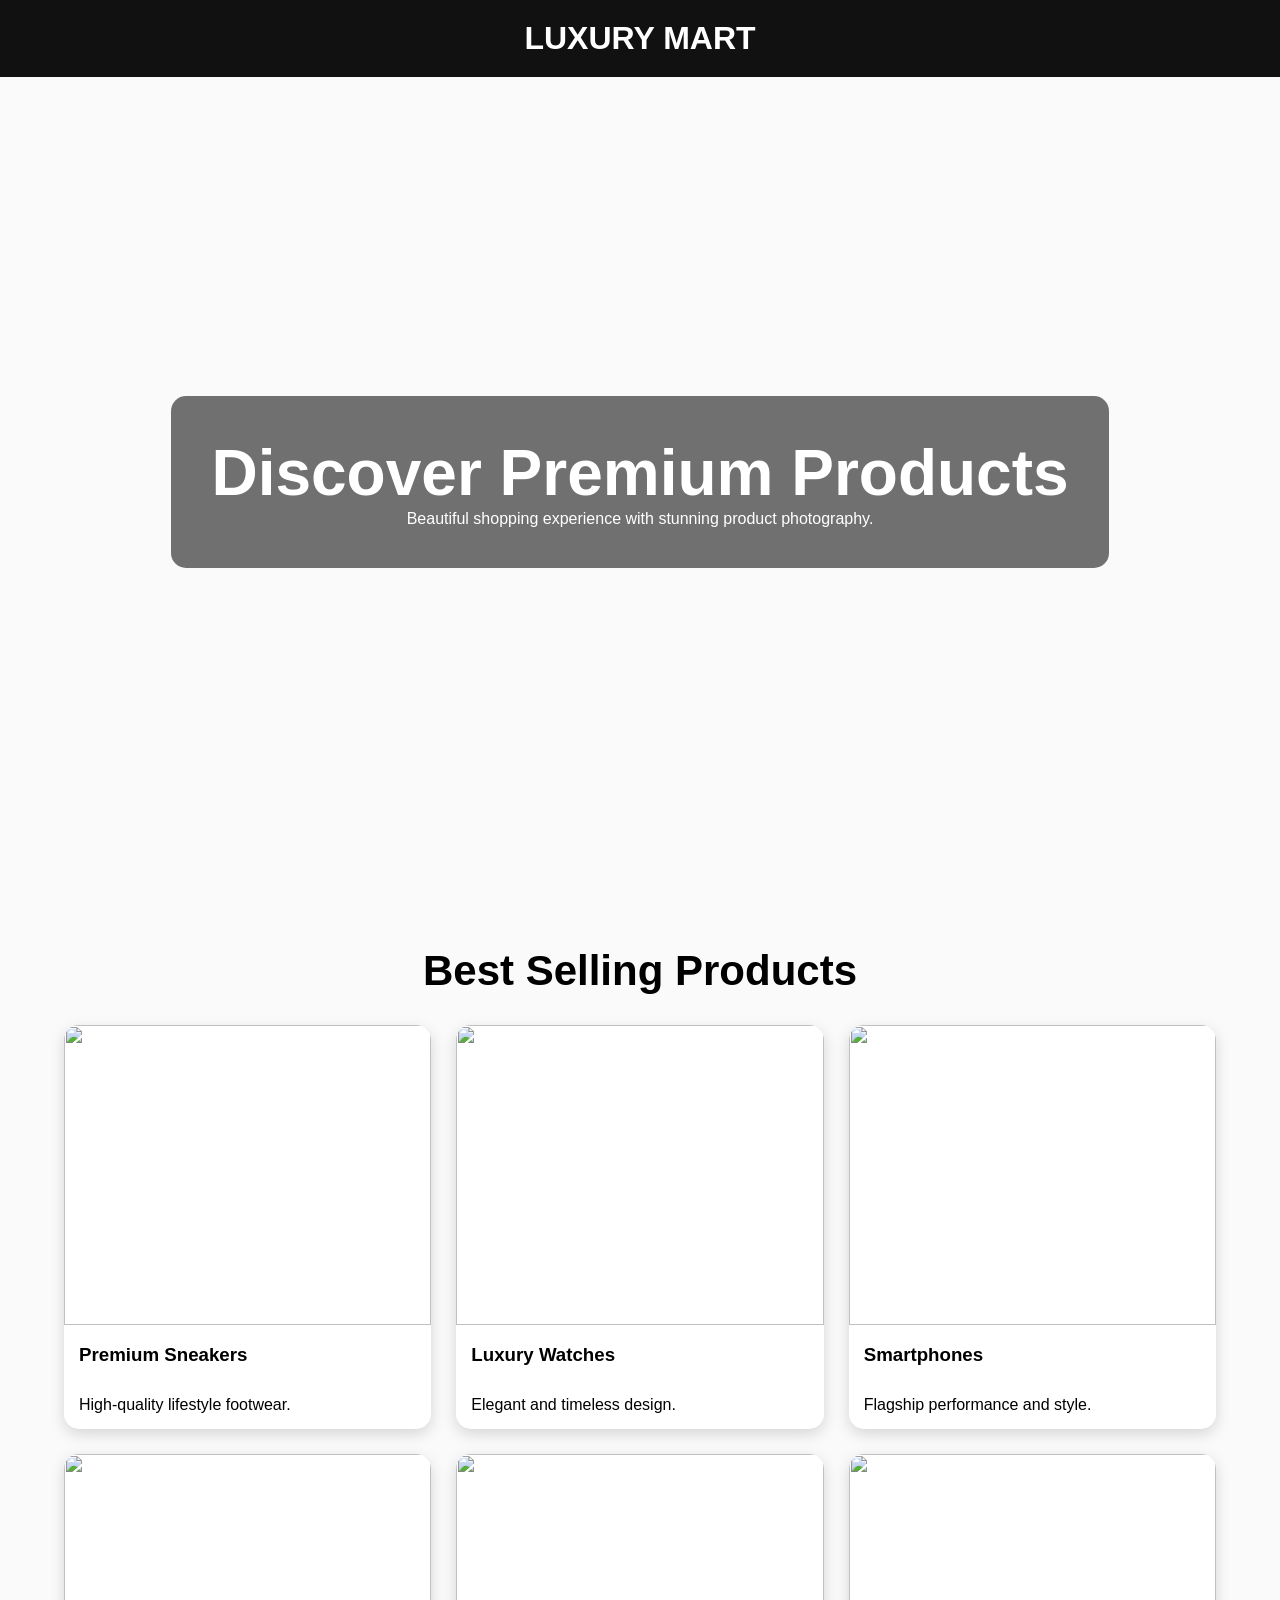
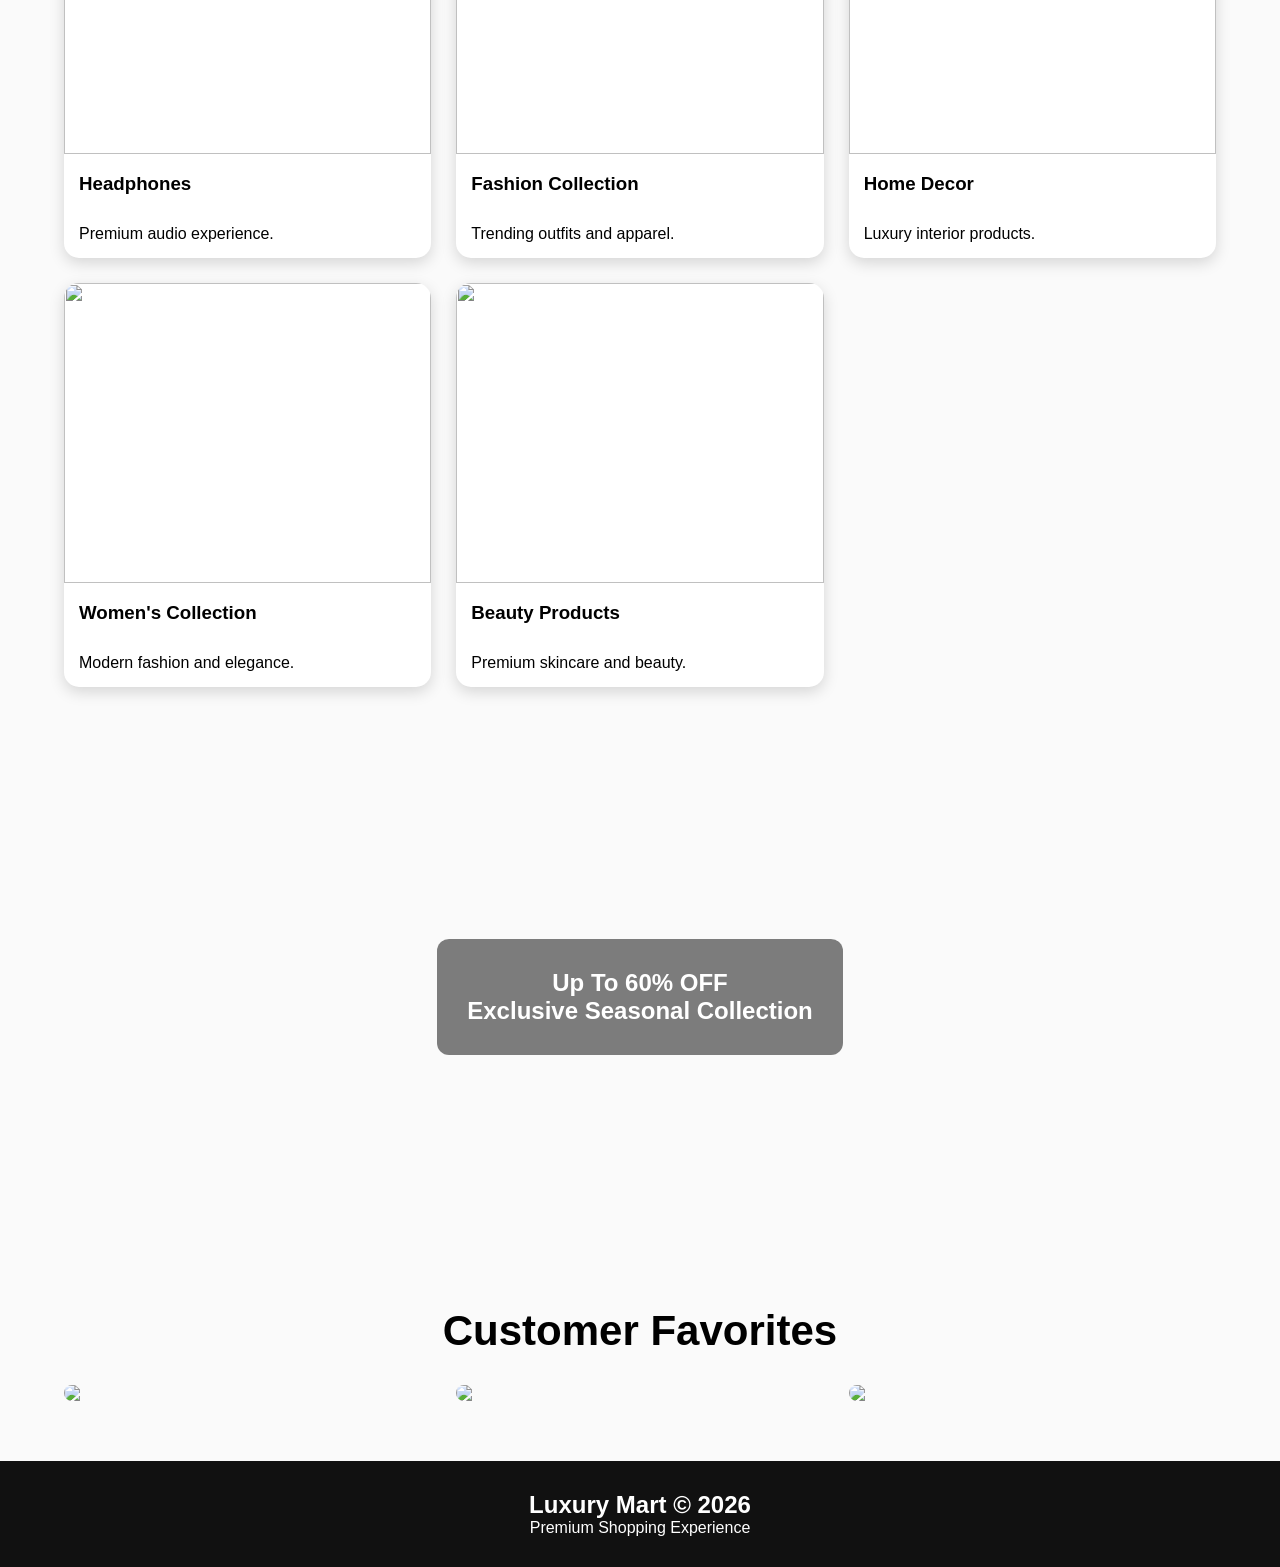
==== commit 0cb0645e: "Rename index.html.html to index.html" ====
--- a/index.html
+++ b/index.html
@@ -1,244 +1,124 @@
+
 <!DOCTYPE html>
 <html lang="en">
 <head>
-  <meta charset="UTF-8" />
-  <meta name="viewport" content="width=device-width, initial-scale=1.0" />
-  <title>LUMIÈRE — Fashion & Clothing</title>
-  <link rel="stylesheet" href="css/style.css" />
-  <link href="https://fonts.googleapis.com/css2?family=Cormorant+Garamond:ital,wght@0,300;0,400;0,600;1,300;1,400&family=Jost:wght@200;300;400;500&display=swap" rel="stylesheet" />
-  <link rel="stylesheet" href="https://cdnjs.cloudflare.com/ajax/libs/font-awesome/6.5.0/css/all.min.css" />
+<meta charset="UTF-8">
+<meta name="viewport" content="width=device-width, initial-scale=1.0">
+<title>Luxury Store</title>
+<style>
+*{margin:0;padding:0;box-sizing:border-box}
+body{font-family:Arial,sans-serif;background:#fafafa}
+header{background:#111;color:white;padding:20px;text-align:center}
+.hero{
+height:90vh;
+background:url('https://images.unsplash.com/photo-1441986300917-64674bd600d8?w=1800') center/cover;
+display:flex;justify-content:center;align-items:center;
+}
+.hero div{background:rgba(0,0,0,.55);padding:40px;border-radius:15px;color:white;text-align:center}
+.hero h1{font-size:64px}
+.section{padding:60px 5%}
+.section h2{text-align:center;font-size:42px;margin-bottom:30px}
+.grid{display:grid;grid-template-columns:repeat(auto-fit,minmax(280px,1fr));gap:25px}
+.card{background:white;border-radius:15px;overflow:hidden;box-shadow:0 5px 15px rgba(0,0,0,.15)}
+.card img{width:100%;height:300px;object-fit:cover}
+.card h3,.card p{padding:15px}
+.banner{
+background:url('https://images.unsplash.com/photo-1483985988355-763728e1935b?w=1800') center/cover;
+height:500px;display:flex;align-items:center;justify-content:center;
+color:white;text-align:center;
+}
+.banner div{background:rgba(0,0,0,.5);padding:30px;border-radius:12px}
+footer{background:#111;color:white;text-align:center;padding:30px}
+</style>
 </head>
 <body>
 
-  <!-- NAVBAR -->
-  <nav class="navbar" id="navbar">
-    <div class="nav-logo">LUMIÈRE</div>
-    <ul class="nav-links">
-      <li><a href="#home">Home</a></li>
-      <li><a href="#collection">Collection</a></li>
-      <li><a href="#featured">Featured</a></li>
-      <li><a href="#lookbook">Lookbook</a></li>
-      <li><a href="#contact">Contact</a></li>
-    </ul>
-    <div class="nav-icons">
-      <i class="fa-regular fa-heart"></i>
-      <i class="fa-solid fa-bag-shopping"></i>
-      <span class="cart-count">0</span>
-    </div>
-    <div class="hamburger" id="hamburger">
-      <span></span><span></span><span></span>
-    </div>
-  </nav>
+<header>
+<h1>LUXURY MART</h1>
+</header>
 
-  <!-- HERO -->
-  <section class="hero" id="home">
-    <div class="hero-bg">
-      <img src="https://images.unsplash.com/photo-1515886657613-9f3515b0c78f?w=1400&auto=format&fit=crop&q=80" alt="Hero Fashion" class="hero-img" />
-      <div class="hero-overlay"></div>
-    </div>
-    <div class="hero-content">
-      <p class="hero-sub">New Season 2026</p>
-      <h1 class="hero-title">Wear Your<br/><em>Story</em></h1>
-      <p class="hero-desc">Elevated essentials for the modern wardrobe. Curated with intention, worn with ease.</p>
-      <div class="hero-buttons">
-        <a href="#collection" class="btn btn-dark">Shop Now</a>
-        <a href="#lookbook" class="btn btn-outline">View Lookbook</a>
-      </div>
-    </div>
-    <div class="hero-badge">
-      <span>SS</span>
-      <span>2026</span>
-    </div>
-  </section>
+<section class="hero">
+<div>
+<h1>Discover Premium Products</h1>
+<p>Beautiful shopping experience with stunning product photography.</p>
+</div>
+</section>
 
-  <!-- MARQUEE STRIP -->
-  <div class="marquee-strip">
-    <div class="marquee-track">
-      <span>NEW ARRIVALS &nbsp;·&nbsp; FREE SHIPPING OVER ₹999 &nbsp;·&nbsp; SUSTAINABLE FASHION &nbsp;·&nbsp; EXCLUSIVE DESIGNS &nbsp;·&nbsp; NEW ARRIVALS &nbsp;·&nbsp; FREE SHIPPING OVER ₹999 &nbsp;·&nbsp; SUSTAINABLE FASHION &nbsp;·&nbsp; EXCLUSIVE DESIGNS &nbsp;·&nbsp;</span>
-    </div>
-  </div>
+<section class="section">
+<h2>Best Selling Products</h2>
+<div class="grid">
 
-  <!-- CATEGORIES -->
-  <section class="categories" id="collection">
-    <div class="section-header">
-      <p class="section-label">Browse by</p>
-      <h2 class="section-title">Shop Categories</h2>
-    </div>
-    <div class="cat-grid">
-      <div class="cat-card cat-large">
-        <img src="https://images.unsplash.com/photo-1529139574466-a303027c1d8b?w=800&auto=format&fit=crop&q=80" alt="Women" />
-        <div class="cat-info">
-          <h3>Women</h3>
-          <a href="#" class="cat-link">Explore <i class="fa-solid fa-arrow-right"></i></a>
-        </div>
-      </div>
-      <div class="cat-card">
-        <img src="https://images.unsplash.com/photo-1617137968427-85924c800a22?w=600&auto=format&fit=crop&q=80" alt="Men" />
-        <div class="cat-info">
-          <h3>Men</h3>
-          <a href="#" class="cat-link">Explore <i class="fa-solid fa-arrow-right"></i></a>
-        </div>
-      </div>
-      <div class="cat-card">
-        <img src="https://images.unsplash.com/photo-1600950207944-0d63e8edbc3f?w=600&auto=format&fit=crop&q=80" alt="Accessories" />
-        <div class="cat-info">
-          <h3>Accessories</h3>
-          <a href="#" class="cat-link">Explore <i class="fa-solid fa-arrow-right"></i></a>
-        </div>
-      </div>
-    </div>
-  </section>
+<div class="card">
+<img src="https://images.unsplash.com/photo-1542291026-7eec264c27ff?w=1200">
+<h3>Premium Sneakers</h3>
+<p>High-quality lifestyle footwear.</p>
+</div>
 
-  <!-- FEATURED PRODUCTS -->
-  <section class="products" id="featured">
-    <div class="section-header">
-      <p class="section-label">Hand-picked</p>
-      <h2 class="section-title">Featured Pieces</h2>
-    </div>
-    <div class="product-filters">
-      <button class="filter-btn active" data-filter="all">All</button>
-      <button class="filter-btn" data-filter="women">Women</button>
-      <button class="filter-btn" data-filter="men">Men</button>
-      <button class="filter-btn" data-filter="accessories">Accessories</button>
-    </div>
-    <div class="product-grid" id="productGrid">
-      <!-- Products injected by JS -->
-    </div>
-  </section>
+<div class="card">
+<img src="https://images.unsplash.com/photo-1523275335684-37898b6baf30?w=1200">
+<h3>Luxury Watches</h3>
+<p>Elegant and timeless design.</p>
+</div>
 
-  <!-- LOOKBOOK BANNER -->
-  <section class="lookbook" id="lookbook">
-    <div class="lookbook-left">
-      <img src="https://images.unsplash.com/photo-1469334031218-e382a71b716b?w=700&auto=format&fit=crop&q=80" alt="Lookbook 1" />
-    </div>
-    <div class="lookbook-center">
-      <p class="section-label">2026 Collection</p>
-      <h2>The Art of <em>Dressing Well</em></h2>
-      <p>Discover our carefully curated lookbook — where every outfit tells a unique story of elegance, confidence, and self-expression.</p>
-      <a href="#" class="btn btn-dark">View Full Lookbook</a>
-    </div>
-    <div class="lookbook-right">
-      <img src="https://images.unsplash.com/photo-1483985988355-763728e1935b?w=700&auto=format&fit=crop&q=80" alt="Lookbook 2" />
-    </div>
-  </section>
+<div class="card">
+<img src="https://images.unsplash.com/photo-1511707171634-5f897ff02aa9?w=1200">
+<h3>Smartphones</h3>
+<p>Flagship performance and style.</p>
+</div>
 
-  <!-- TESTIMONIALS -->
-  <section class="testimonials">
-    <div class="section-header">
-      <p class="section-label">What they say</p>
-      <h2 class="section-title">Customer Love</h2>
-    </div>
-    <div class="testi-grid">
-      <div class="testi-card">
-        <div class="stars">★★★★★</div>
-        <p>"Absolutely in love with the quality. The fabric feels luxurious and the fit is perfect. LUMIÈRE has become my go-to brand."</p>
-        <div class="testi-author">
-          <img src="https://images.unsplash.com/photo-1438761681033-6461ffad8d80?w=80&auto=format&fit=crop&q=80" alt="Priya" />
-          <span>Priya S., Chennai</span>
-        </div>
-      </div>
-      <div class="testi-card testi-featured">
-        <div class="stars">★★★★★</div>
-        <p>"Every piece I've ordered has been stunning. Fast delivery, beautiful packaging, and timeless style. 10/10 would recommend!"</p>
-        <div class="testi-author">
-          <img src="https://images.unsplash.com/photo-1494790108377-be9c29b29330?w=80&auto=format&fit=crop&q=80" alt="Ananya" />
-          <span>Ananya R., Mumbai</span>
-        </div>
-      </div>
-      <div class="testi-card">
-        <div class="stars">★★★★★</div>
-        <p>"The most stylish and comfortable clothing I've worn. The attention to detail in every garment is remarkable."</p>
-        <div class="testi-author">
-          <img src="https://images.unsplash.com/photo-1507003211169-0a1dd7228f2d?w=80&auto=format&fit=crop&q=80" alt="Rohan" />
-          <span>Rohan M., Delhi</span>
-        </div>
-      </div>
-    </div>
-  </section>
+<div class="card">
+<img src="https://images.unsplash.com/photo-1505740420928-5e560c06d30e?w=1200">
+<h3>Headphones</h3>
+<p>Premium audio experience.</p>
+</div>
 
-  <!-- NEWSLETTER -->
-  <section class="newsletter">
-    <div class="newsletter-inner">
-      <p class="section-label">Stay in the loop</p>
-      <h2>Join the LUMIÈRE Circle</h2>
-      <p>Be the first to know about new arrivals, exclusive offers, and style inspiration.</p>
-      <form class="newsletter-form" onsubmit="handleNewsletter(event)">
-        <input type="email" placeholder="Enter your email address" required />
-        <button type="submit" class="btn btn-dark">Subscribe</button>
-      </form>
-      <p class="newsletter-note">No spam. Unsubscribe anytime.</p>
-    </div>
-  </section>
+<div class="card">
+<img src="https://images.unsplash.com/photo-1521572267360-ee0c2909d518?w=1200">
+<h3>Fashion Collection</h3>
+<p>Trending outfits and apparel.</p>
+</div>
 
-  <!-- FOOTER -->
-  <footer class="footer" id="contact">
-    <div class="footer-top">
-      <div class="footer-brand">
-        <div class="footer-logo">LUMIÈRE</div>
-        <p>Crafting elevated fashion for the modern soul. Sustainable. Stylish. Timeless.</p>
-        <div class="social-icons">
-          <a href="#"><i class="fa-brands fa-instagram"></i></a>
-          <a href="#"><i class="fa-brands fa-pinterest"></i></a>
-          <a href="#"><i class="fa-brands fa-facebook-f"></i></a>
-          <a href="#"><i class="fa-brands fa-x-twitter"></i></a>
-        </div>
-      </div>
-      <div class="footer-col">
-        <h4>Shop</h4>
-        <ul>
-          <li><a href="#">Women's Collection</a></li>
-          <li><a href="#">Men's Collection</a></li>
-          <li><a href="#">Accessories</a></li>
-          <li><a href="#">New Arrivals</a></li>
-          <li><a href="#">Sale</a></li>
-        </ul>
-      </div>
-      <div class="footer-col">
-        <h4>Help</h4>
-        <ul>
-          <li><a href="#">Size Guide</a></li>
-          <li><a href="#">Shipping & Returns</a></li>
-          <li><a href="#">Track Order</a></li>
-          <li><a href="#">FAQs</a></li>
-          <li><a href="#">Contact Us</a></li>
-        </ul>
-      </div>
-      <div class="footer-col">
-        <h4>Contact</h4>
-        <ul>
-          <li><i class="fa-solid fa-location-dot"></i> Chennai, Tamil Nadu, India</li>
-          <li><i class="fa-solid fa-phone"></i> +91 98765 43210</li>
-          <li><i class="fa-solid fa-envelope"></i> hello@lumiere.in</li>
-        </ul>
-      </div>
-    </div>
-    <div class="footer-bottom">
-      <p>© 2026 LUMIÈRE Fashion. All rights reserved.</p>
-      <p>Privacy Policy · Terms & Conditions</p>
-    </div>
-  </footer>
+<div class="card">
+<img src="https://images.unsplash.com/photo-1503602642458-232111445657?w=1200">
+<h3>Home Decor</h3>
+<p>Luxury interior products.</p>
+</div>
 
-  <!-- CART MODAL -->
-  <div class="cart-modal" id="cartModal">
-    <div class="cart-panel">
-      <div class="cart-header">
-        <h3>Your Cart</h3>
-        <button onclick="closeCart()"><i class="fa-solid fa-xmark"></i></button>
-      </div>
-      <div class="cart-items" id="cartItems">
-        <p class="cart-empty">Your cart is empty.</p>
-      </div>
-      <div class="cart-footer">
-        <div class="cart-total">Total: <span id="cartTotal">₹0</span></div>
-        <button class="btn btn-dark" style="width:100%">Checkout</button>
-      </div>
-    </div>
-  </div>
-  <div class="cart-overlay" id="cartOverlay" onclick="closeCart()"></div>
+<div class="card">
+<img src="https://images.unsplash.com/photo-1512436991641-6745cdb1723f?w=1200">
+<h3>Women's Collection</h3>
+<p>Modern fashion and elegance.</p>
+</div>
 
-  <!-- TOAST -->
-  <div class="toast" id="toast"></div>
+<div class="card">
+<img src="https://images.unsplash.com/photo-1517841905240-472988babdf9?w=1200">
+<h3>Beauty Products</h3>
+<p>Premium skincare and beauty.</p>
+</div>
 
-  <script src="js/app.js"></script>
+</div>
+</section>
+
+<section class="banner">
+<div>
+<h1>Up To 60% OFF</h1>
+<h2>Exclusive Seasonal Collection</h2>
+</div>
+</section>
+
+<section class="section">
+<h2>Customer Favorites</h2>
+<div class="grid">
+<img src="https://images.unsplash.com/photo-1490481651871-ab68de25d43d?w=1200" style="width:100%;border-radius:15px">
+<img src="https://images.unsplash.com/photo-1529139574466-a303027c1d8b?w=1200" style="width:100%;border-radius:15px">
+<img src="https://images.unsplash.com/photo-1523381210434-271e8be1f52b?w=1200" style="width:100%;border-radius:15px">
+</div>
+</section>
+
+<footer>
+<h2>Luxury Mart © 2026</h2>
+<p>Premium Shopping Experience</p>
+</footer>
+
 </body>
 </html>
